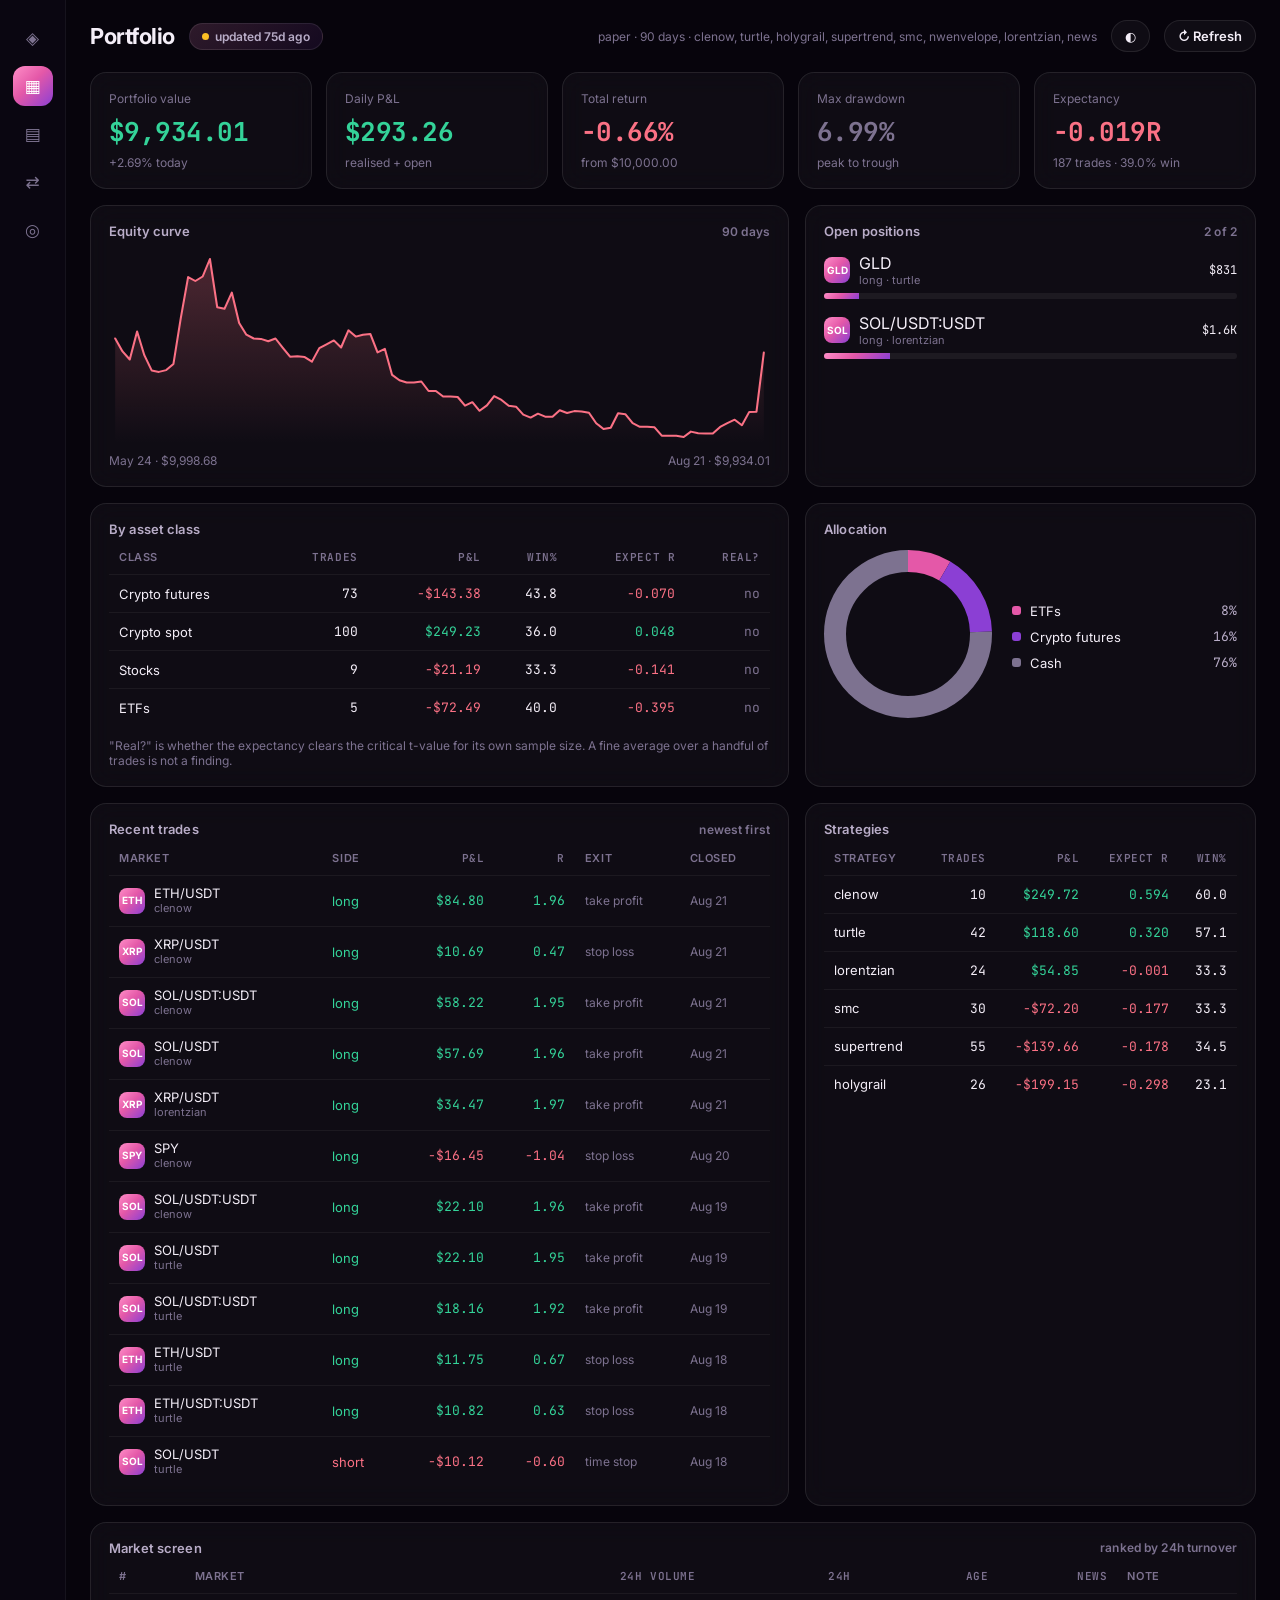
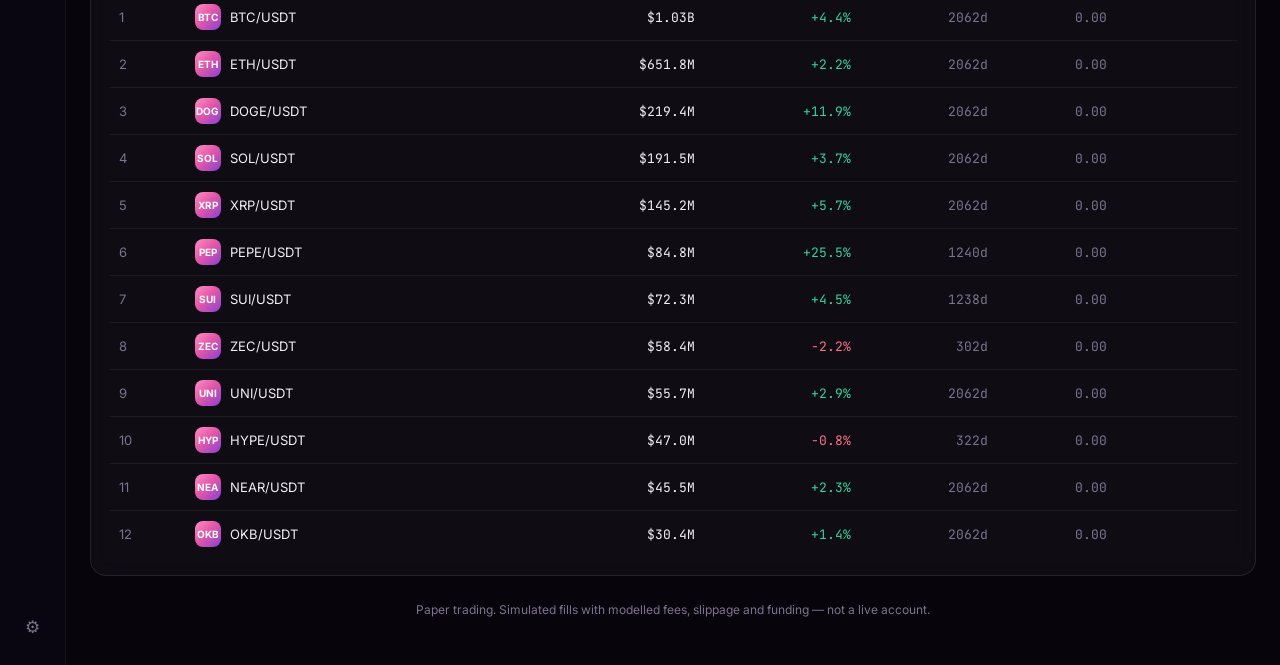
==== web/dashboard.html @ 909e1f16 "Add a dashboard, an Alpaca connector and a way to run this 24/7 **The bot now publishes what it know" ====
<!doctype html>
<html lang="en" data-theme="dark">
<head>
<meta charset="utf-8">
<meta name="viewport" content="width=device-width, initial-scale=1">
<title>Dashboard — Meridian</title>
<link rel="icon" href="data:image/svg+xml,<svg xmlns='http://www.w3.org/2000/svg' viewBox='0 0 32 32'><text y='26' font-size='26'>◈</text></svg>">
<link rel="preconnect" href="https://fonts.googleapis.com">
<link rel="preconnect" href="https://fonts.gstatic.com" crossorigin>
<link href="https://fonts.googleapis.com/css2?family=Inter:wght@400;500;600;700;800&family=JetBrains+Mono:wght@400;500&display=swap" rel="stylesheet">
<link rel="stylesheet" href="./assets/app.css">
</head>
<body>
<div class="aurora"></div>

<div class="shell">
  <aside class="rail">
    <a href="./index.html" title="Overview">◈</a>
    <a href="./dashboard.html" aria-current="page" title="Dashboard">▦</a>
    <a href="#positions" title="Positions">▤</a>
    <a href="#trades" title="Trades">⇄</a>
    <a href="#markets" title="Markets">◎</a>
    <span class="gap"></span>
    <a href="./settings.html" title="Settings">⚙</a>
  </aside>

  <main class="main">
    <div class="page-head">
      <h1>Portfolio</h1>
      <span class="pill" id="status"><span class="dot" id="status-dot"></span>
        <span id="status-text">loading…</span></span>
      <span class="spacer"></span>
      <span class="small muted" id="mode-pill"></span>
      <button class="btn sm" data-toggle-theme title="Switch theme">◐</button>
      <button class="btn sm" id="refresh">↻ Refresh</button>
    </div>

    <div id="banner"></div>

    <section class="tiles" id="tiles"></section>

    <section class="cols two" style="margin-bottom:16px">
      <div class="card">
        <h3>Equity curve <span class="small muted" id="curve-range"></span></h3>
        <div id="curve"></div>
        <div class="row small muted" style="justify-content:space-between;margin-top:10px">
          <span id="curve-start"></span><span id="curve-end"></span>
        </div>
      </div>
      <div class="card">
        <h3>Open positions <span class="small muted" id="pos-count"></span></h3>
        <div id="holdings"></div>
      </div>
    </section>

    <section class="cols two" style="margin-bottom:16px">
      <div class="card" id="positions">
        <h3>By asset class</h3>
        <div id="by-class"></div>
      </div>
      <div class="card">
        <h3>Allocation</h3>
        <div class="row" style="gap:20px;align-items:center">
          <div id="donut"></div>
          <div class="legend" id="alloc-legend" style="flex:1"></div>
        </div>
      </div>
    </section>

    <section class="cols two" style="margin-bottom:16px">
      <div class="card" id="trades">
        <h3>Recent trades <span class="small muted">newest first</span></h3>
        <div style="overflow-x:auto"><table id="trade-table"></table></div>
      </div>
      <div class="card">
        <h3>Strategies</h3>
        <div style="overflow-x:auto"><table id="strategy-table"></table></div>
      </div>
    </section>

    <section class="card" id="markets">
      <h3>Market screen <span class="small muted" id="screen-note">ranked by 24h turnover</span></h3>
      <div style="overflow-x:auto"><table id="screen-table"></table></div>
    </section>

    <p class="small muted center" style="margin-top:26px">
      Paper trading. Simulated fills with modelled fees, slippage and funding —
      not a live account.
    </p>
  </main>
</div>

<script type="module" src="./assets/dashboard.js"></script>
</body>
</html>
---- web/assets/app.css ----
/* One stylesheet for the landing page, the dashboard and settings.
   The palette is taken from the supplied designs: near-black backgrounds,
   a magenta-to-rose gradient for anything that leads the eye, and a thin
   translucent panel for every card. Light mode exists because a dashboard
   gets read at a desk in daylight as well as at night. */

:root {
  color-scheme: dark;

  --bg:        #07040c;
  --bg-2:      #0d0714;
  --panel:     rgba(255, 255, 255, 0.035);
  --panel-2:   rgba(255, 255, 255, 0.06);
  --line:      rgba(255, 255, 255, 0.09);
  --line-soft: rgba(255, 255, 255, 0.05);

  --ink:       #f4eef8;
  --ink-2:     #b9adc8;
  --ink-3:     #7d7290;

  --accent:    #e458a8;
  --accent-2:  #ff8ec7;
  --accent-3:  #8b3fd4;
  --grad: linear-gradient(135deg, #ff8ec7 0%, #e458a8 45%, #8b3fd4 100%);
  --grad-soft: linear-gradient(135deg,
                rgba(255,142,199,.16), rgba(139,63,212,.10));

  --up:        #34d399;
  --down:      #fb7185;
  --warn:      #fbbf24;

  --r-sm: 10px;
  --r:    16px;
  --r-lg: 24px;
  --shadow: 0 18px 48px rgba(0, 0, 0, .55);
  --font: "Inter", system-ui, -apple-system, "Segoe UI", Roboto, sans-serif;
  --mono: "JetBrains Mono", ui-monospace, SFMono-Regular, Menlo, monospace;
}

:root[data-theme="light"] {
  color-scheme: light;
  --bg:        #f7f5fa;
  --bg-2:      #ffffff;
  --panel:     #ffffff;
  --panel-2:   #fbf9fd;
  --line:      rgba(16, 8, 28, 0.10);
  --line-soft: rgba(16, 8, 28, 0.06);
  --ink:       #1a1124;
  --ink-2:     #56495f;
  --ink-3:     #8a7f96;
  --shadow: 0 10px 30px rgba(24, 10, 40, .08);
}

* { box-sizing: border-box; }

html, body {
  margin: 0;
  padding: 0;
  background: var(--bg);
  color: var(--ink);
  font-family: var(--font);
  -webkit-font-smoothing: antialiased;
}

body { min-height: 100vh; overflow-x: hidden; }

a { color: inherit; text-decoration: none; }
h1, h2, h3, h4 { margin: 0; line-height: 1.12; letter-spacing: -0.02em; }
p { margin: 0; }

.wrap { width: min(1220px, 100% - 32px); margin-inline: auto; }

/* ── The glow behind everything ─────────────────────────── */
.aurora {
  position: fixed;
  inset: 0;
  z-index: -1;
  pointer-events: none;
  background:
    radial-gradient(60rem 38rem at 78% -8%, rgba(228, 88, 168, .30), transparent 60%),
    radial-gradient(46rem 30rem at 8% 6%, rgba(139, 63, 212, .24), transparent 62%),
    radial-gradient(40rem 40rem at 50% 108%, rgba(255, 142, 199, .12), transparent 60%);
}
:root[data-theme="light"] .aurora { opacity: .45; }

/* ── Chrome ─────────────────────────────────────────────── */
.nav {
  position: sticky; top: 0; z-index: 40;
  display: flex; align-items: center; gap: 22px;
  padding: 14px 0;
  backdrop-filter: blur(14px);
  background: color-mix(in srgb, var(--bg) 78%, transparent);
  border-bottom: 1px solid var(--line-soft);
}
.brand { display: flex; align-items: center; gap: 10px; font-weight: 700; }
.brand .mark {
  width: 30px; height: 30px; border-radius: 9px;
  background: var(--grad);
  display: grid; place-items: center;
  font-size: 15px;
}
.nav nav { display: flex; gap: 20px; margin-left: 10px; }
.nav nav a { color: var(--ink-2); font-size: 14px; font-weight: 500; }
.nav nav a:hover, .nav nav a[aria-current] { color: var(--ink); }
.nav .spacer { flex: 1; }

.btn {
  display: inline-flex; align-items: center; gap: 8px;
  padding: 10px 18px; border-radius: 999px;
  border: 1px solid var(--line);
  background: var(--panel);
  color: var(--ink); font-weight: 600; font-size: 14px;
  cursor: pointer; transition: transform .15s ease, filter .15s ease;
  font-family: inherit;
}
.btn:hover { transform: translateY(-1px); }
.btn.primary { background: var(--grad); border-color: transparent; color: #fff; }
.btn.primary:hover { filter: brightness(1.07); }
.btn.ghost { background: transparent; border-color: var(--accent); color: var(--accent-2); }
.btn.sm { padding: 7px 13px; font-size: 13px; }

/* ── Panels ─────────────────────────────────────────────── */
.card {
  background: var(--panel);
  border: 1px solid var(--line);
  border-radius: var(--r);
  padding: 18px;
  backdrop-filter: blur(12px);
}
.card.pad-lg { padding: 24px; }
.card h3 {
  font-size: 13px; font-weight: 600; letter-spacing: .01em;
  color: var(--ink-2); margin-bottom: 14px;
  display: flex; align-items: center; justify-content: space-between; gap: 10px;
}

.grid { display: grid; gap: 16px; }
.muted { color: var(--ink-3); }
.small { font-size: 12px; }
.mono { font-family: var(--mono); font-variant-numeric: tabular-nums; }
.up   { color: var(--up); }
.down { color: var(--down); }
.center { text-align: center; }

.pill {
  display: inline-flex; align-items: center; gap: 6px;
  padding: 5px 12px; border-radius: 999px;
  border: 1px solid var(--line);
  background: var(--grad-soft);
  font-size: 12px; font-weight: 600; color: var(--ink-2);
}
.dot { width: 7px; height: 7px; border-radius: 50%; background: var(--up); }
.dot.stale { background: var(--warn); }
.dot.off { background: var(--down); }

/* ── Landing ────────────────────────────────────────────── */
.hero { padding: 84px 0 46px; text-align: center; }
.hero h1 {
  font-size: clamp(38px, 6.4vw, 78px);
  font-weight: 800; margin: 22px 0 18px;
}
.hero h1 .grad {
  background: var(--grad);
  -webkit-background-clip: text; background-clip: text; color: transparent;
}
.hero p.lede {
  color: var(--ink-2); font-size: clamp(15px, 1.6vw, 18px);
  max-width: 640px; margin: 0 auto 28px; line-height: 1.6;
}
.hero .cta { display: flex; gap: 12px; justify-content: center; flex-wrap: wrap; }

.marquee {
  display: flex; gap: 30px; justify-content: center; flex-wrap: wrap;
  padding: 26px 0 8px; color: var(--ink-3);
  font-size: 13px; font-weight: 600; letter-spacing: .04em;
}

.stat-row {
  display: grid; gap: 16px; margin-top: 40px;
  grid-template-columns: repeat(auto-fit, minmax(210px, 1fr));
}
.stat .label { font-size: 12px; color: var(--ink-3); margin-bottom: 8px; }
.stat .value { font-size: 26px; font-weight: 700; letter-spacing: -.02em; }
.stat .delta { font-size: 12px; margin-top: 6px; }

.features {
  display: grid; gap: 16px; margin: 52px 0;
  grid-template-columns: repeat(auto-fit, minmax(290px, 1fr));
}
.feature h4 { font-size: 17px; margin-bottom: 9px; }
.feature p { color: var(--ink-2); font-size: 14px; line-height: 1.65; }
.feature .ico {
  width: 38px; height: 38px; border-radius: 11px; margin-bottom: 14px;
  background: var(--grad-soft); border: 1px solid var(--line);
  display: grid; place-items: center; font-size: 17px;
}

.section-head { text-align: center; margin: 64px 0 26px; }
.section-head h2 { font-size: clamp(26px, 3.6vw, 40px); font-weight: 800; }
.section-head p { color: var(--ink-2); margin-top: 12px; }

footer {
  border-top: 1px solid var(--line-soft);
  margin-top: 70px; padding: 26px 0 40px;
  color: var(--ink-3); font-size: 13px;
  display: flex; gap: 16px; flex-wrap: wrap; align-items: center;
}

/* ── Dashboard shell ────────────────────────────────────── */
.shell { display: flex; min-height: 100vh; }
.rail {
  width: 66px; flex: 0 0 66px;
  border-right: 1px solid var(--line-soft);
  padding: 18px 0; display: flex; flex-direction: column;
  align-items: center; gap: 8px;
  background: color-mix(in srgb, var(--bg-2) 60%, transparent);
}
.rail a {
  width: 40px; height: 40px; border-radius: 12px;
  display: grid; place-items: center; color: var(--ink-3); font-size: 17px;
}
.rail a:hover { background: var(--panel-2); color: var(--ink); }
.rail a[aria-current] { background: var(--grad); color: #fff; }
.rail .gap { flex: 1; }

.main { flex: 1; min-width: 0; padding: 20px 24px 48px; }
.page-head {
  display: flex; align-items: center; gap: 14px;
  flex-wrap: wrap; margin-bottom: 20px;
}
.page-head h1 { font-size: 22px; font-weight: 700; }
.page-head .spacer { flex: 1; }

.tiles {
  display: grid; gap: 14px; margin-bottom: 16px;
  grid-template-columns: repeat(auto-fit, minmax(190px, 1fr));
}

.cols { display: grid; gap: 16px; grid-template-columns: 1fr; }
@media (min-width: 1040px) {
  .cols.two { grid-template-columns: 1.55fr 1fr; }
  .cols.three { grid-template-columns: 1fr 1fr 1fr; }
}

table { width: 100%; border-collapse: collapse; font-size: 13px; }
th {
  text-align: left; font-weight: 600; color: var(--ink-3);
  font-size: 11px; letter-spacing: .05em; text-transform: uppercase;
  padding: 0 10px 10px; white-space: nowrap;
}
td {
  padding: 10px; border-top: 1px solid var(--line-soft);
  white-space: nowrap;
}
td.num, th.num { text-align: right; font-family: var(--mono);
                 font-variant-numeric: tabular-nums; }
tbody tr:hover { background: var(--panel-2); }

.sym { display: flex; align-items: center; gap: 9px; }
.sym .badge {
  width: 26px; height: 26px; border-radius: 8px; flex: none;
  display: grid; place-items: center;
  font-size: 10px; font-weight: 700; color: #fff;
  background: var(--grad);
}
.sym .sub { color: var(--ink-3); font-size: 11px; }

.bar { height: 6px; border-radius: 999px; background: var(--panel-2); overflow: hidden; }
.bar > i { display: block; height: 100%; background: var(--grad); }

.legend { display: flex; flex-direction: column; gap: 9px; font-size: 13px; }
.legend div { display: flex; align-items: center; gap: 9px; }
.legend .swatch { width: 9px; height: 9px; border-radius: 3px; flex: none; }
.legend .val { margin-left: auto; color: var(--ink-2); font-family: var(--mono); }

.empty { color: var(--ink-3); font-size: 13px; padding: 22px 4px; text-align: center; }
.err {
  border: 1px solid color-mix(in srgb, var(--down) 45%, transparent);
  background: color-mix(in srgb, var(--down) 10%, transparent);
  color: var(--ink); border-radius: var(--r-sm);
  padding: 14px 16px; font-size: 13px; line-height: 1.6;
}

/* ── Forms ──────────────────────────────────────────────── */
.field { margin-bottom: 16px; }
.field label { display: block; font-size: 13px; font-weight: 600; margin-bottom: 6px; }
.field .hint { font-size: 12px; color: var(--ink-3); margin-bottom: 8px; line-height: 1.55; }
input[type="text"], input[type="password"], input[type="url"], select {
  width: 100%; padding: 11px 13px;
  border-radius: var(--r-sm); border: 1px solid var(--line);
  background: var(--panel-2); color: var(--ink);
  font-family: var(--mono); font-size: 13px;
}
input:focus, select:focus { outline: 2px solid var(--accent); outline-offset: 1px; }
.row { display: flex; gap: 10px; align-items: center; }
.row > * { min-width: 0; }

.switch { display: flex; align-items: center; gap: 10px; font-size: 13px; }
.switch input { width: 16px; height: 16px; accent-color: var(--accent); }

.note {
  border-left: 3px solid var(--accent);
  background: var(--grad-soft);
  padding: 13px 15px; border-radius: 0 var(--r-sm) var(--r-sm) 0;
  font-size: 13px; color: var(--ink-2); line-height: 1.65;
}

@media (max-width: 720px) {
  .rail { display: none; }
  .main { padding: 16px 14px 40px; }
  .hero { padding: 54px 0 32px; }
}
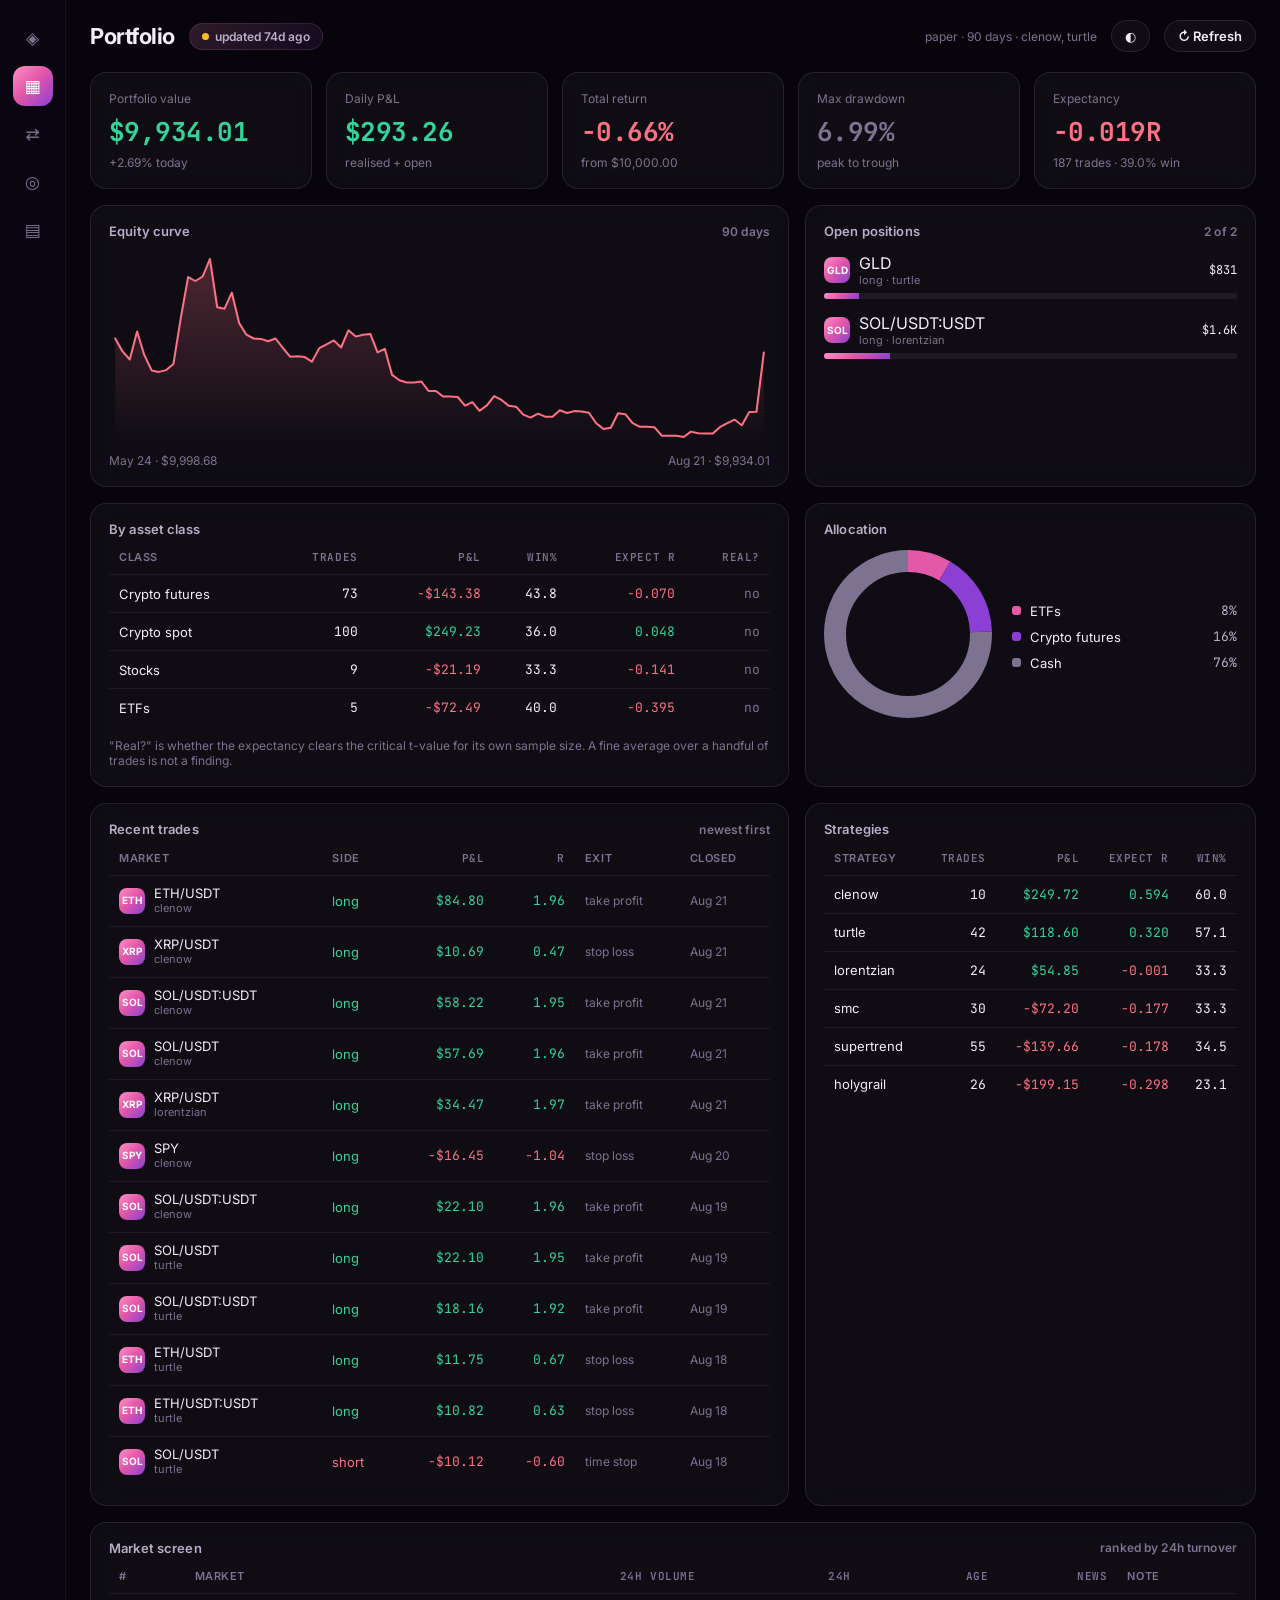
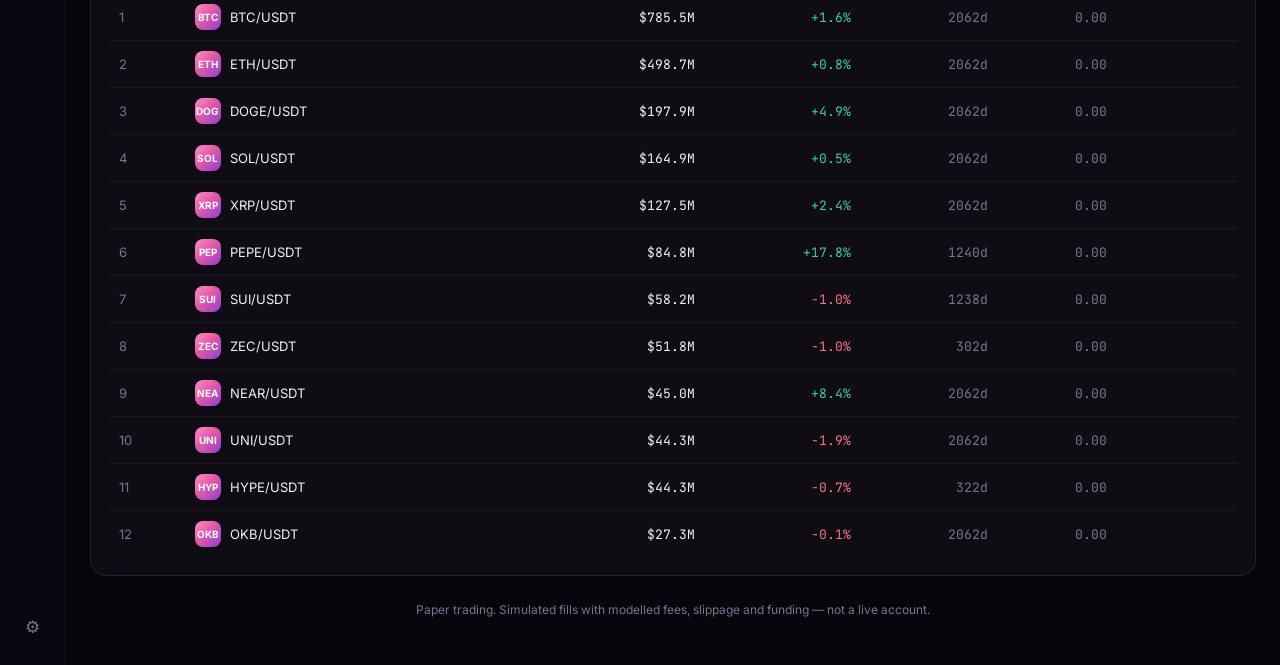
==== commit 9416a2d1: "Build out the dashboard, and drop lorentzian on risk-adjusted evidence **The dashboard was three pag" ====
--- a/web/dashboard.html
+++ b/web/dashboard.html
@@ -14,15 +14,7 @@
 <div class="aurora"></div>
 
 <div class="shell">
-  <aside class="rail">
-    <a href="./index.html" title="Overview">◈</a>
-    <a href="./dashboard.html" aria-current="page" title="Dashboard">▦</a>
-    <a href="#positions" title="Positions">▤</a>
-    <a href="#trades" title="Trades">⇄</a>
-    <a href="#markets" title="Markets">◎</a>
-    <span class="gap"></span>
-    <a href="./settings.html" title="Settings">⚙</a>
-  </aside>
+  <aside class="rail" data-nav></aside>
 
   <main class="main">
     <div class="page-head">
--- a/web/assets/app.css
+++ b/web/assets/app.css
@@ -310,3 +310,35 @@
   .main { padding: 16px 14px 40px; }
   .hero { padding: 54px 0 32px; }
 }
+
+/* ── Shared page furniture ──────────────────────────────── */
+.toolbar {
+  display: flex; gap: 10px; flex-wrap: wrap; align-items: center;
+  margin-bottom: 14px;
+}
+.toolbar input[type="text"] { width: auto; min-width: 190px; flex: 1 1 190px; }
+.toolbar select { width: auto; min-width: 130px; }
+
+.chip {
+  display: inline-flex; align-items: center; gap: 6px;
+  padding: 6px 12px; border-radius: 999px; cursor: pointer;
+  border: 1px solid var(--line); background: var(--panel);
+  color: var(--ink-2); font-size: 12.5px; font-weight: 600;
+  font-family: inherit;
+}
+.chip[aria-pressed="true"] {
+  background: var(--grad); border-color: transparent; color: #fff;
+}
+
+th.sortable { cursor: pointer; user-select: none; }
+th.sortable:hover { color: var(--ink); }
+th.sortable[data-dir]::after { content: " ▾"; color: var(--accent); }
+th.sortable[data-dir="asc"]::after { content: " ▴"; }
+
+.count { color: var(--ink-3); font-size: 12px; font-weight: 500; }
+.scroll { overflow-x: auto; }
+.tag {
+  display: inline-block; padding: 2px 8px; border-radius: 999px;
+  border: 1px solid var(--line-soft); background: var(--panel-2);
+  font-size: 11px; color: var(--ink-2);
+}
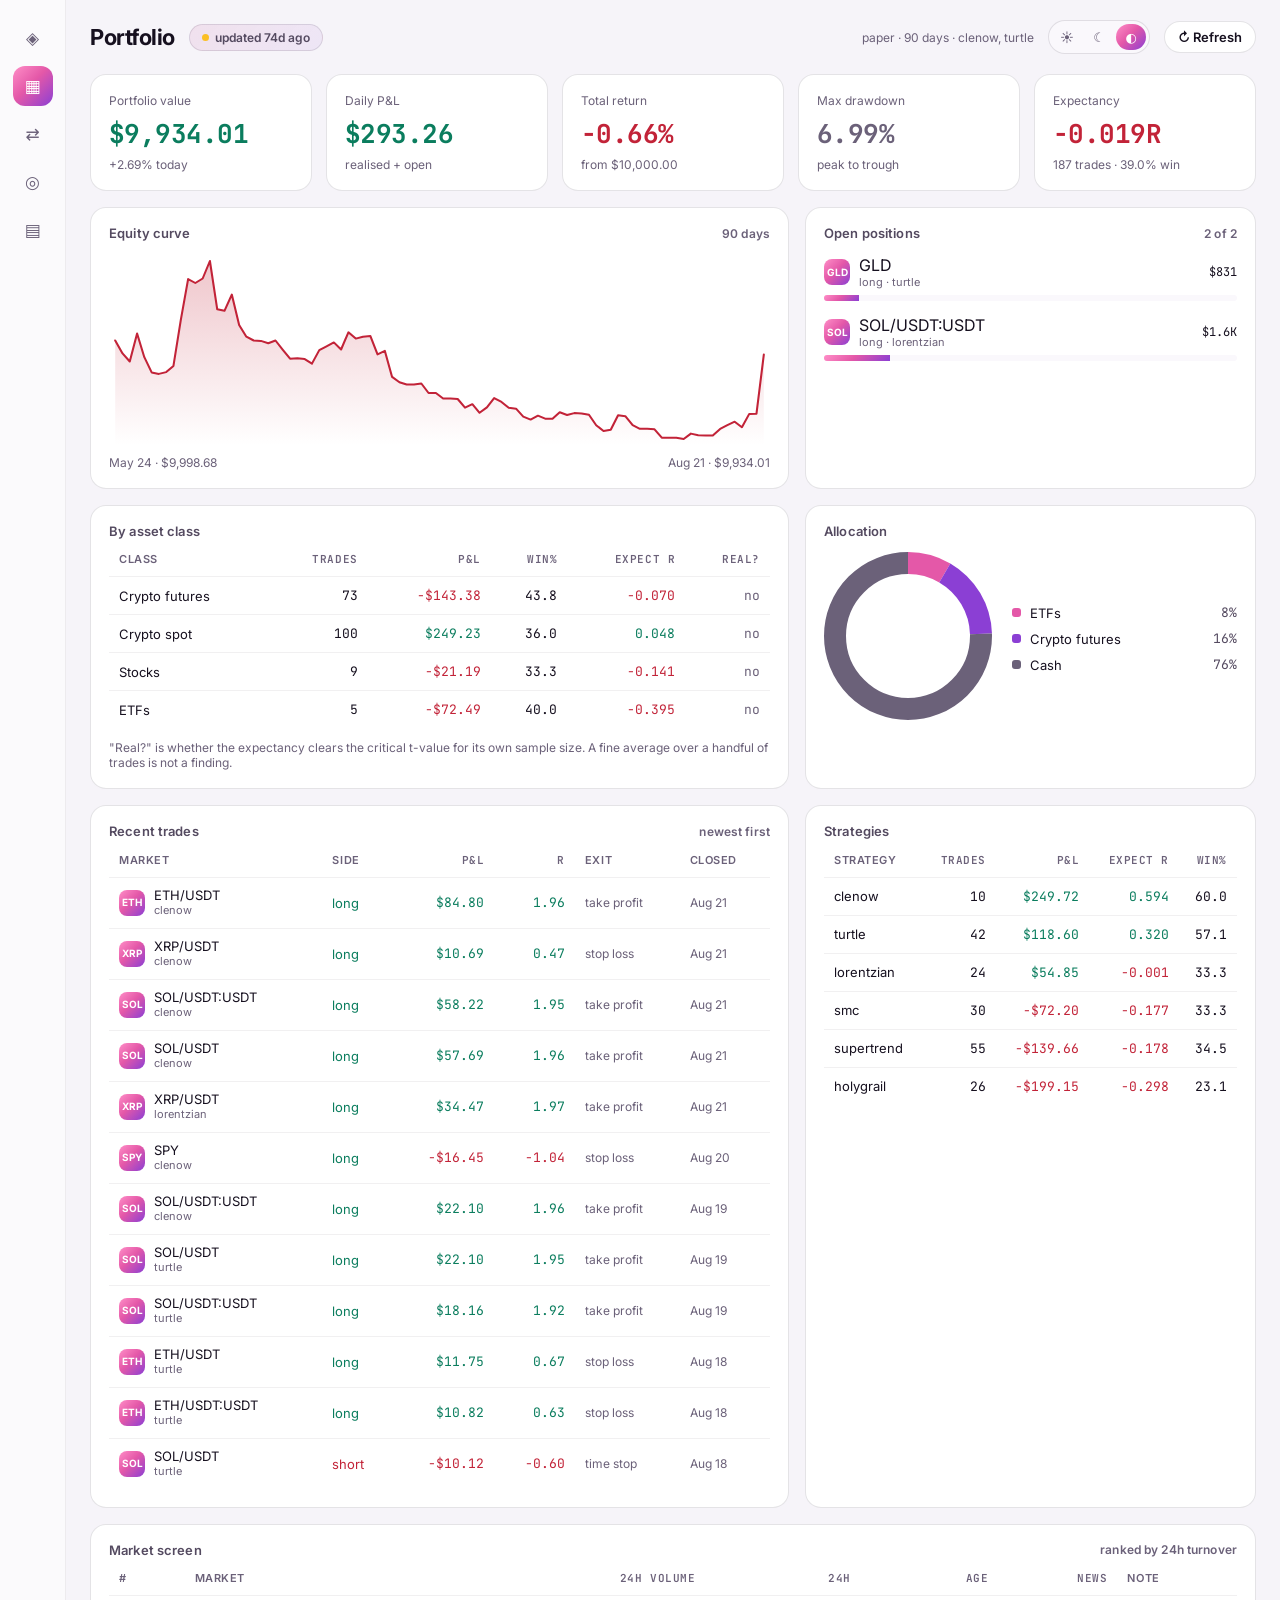
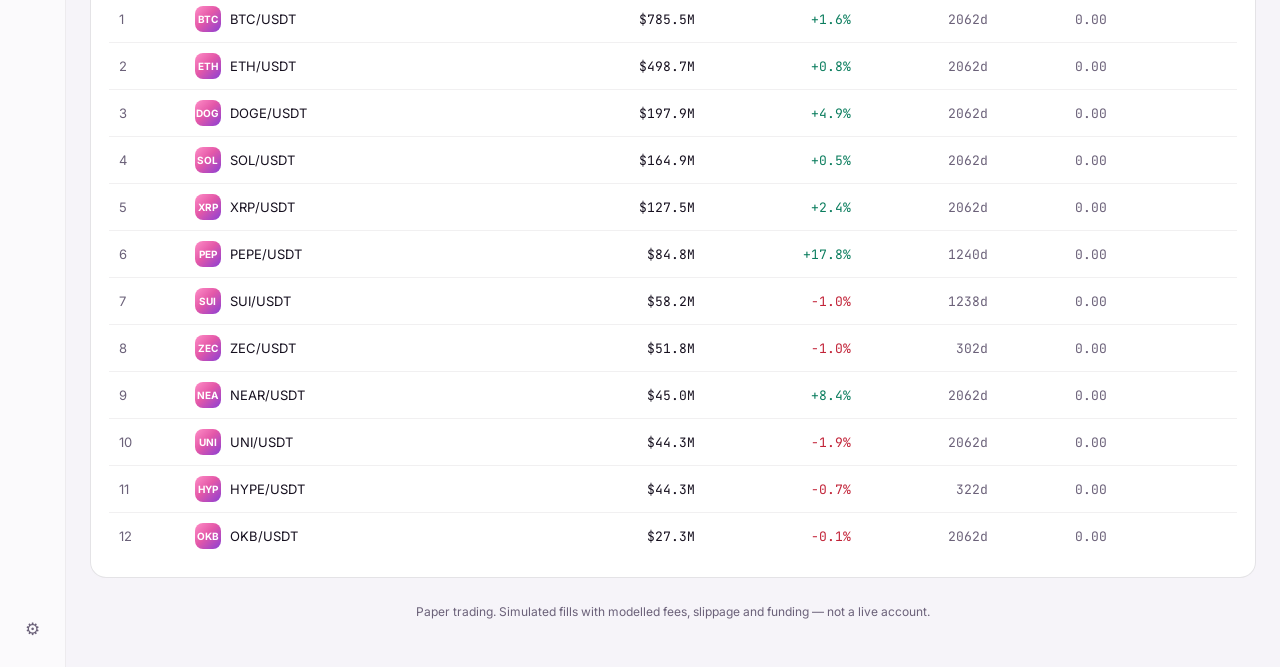
==== commit 82e9e079: "web: three-way light/dark/auto theme switch The dashboard was dark-only. Adds a segmented Light / Da" ====
--- a/web/dashboard.html
+++ b/web/dashboard.html
@@ -1,5 +1,5 @@
 <!doctype html>
-<html lang="en" data-theme="dark">
+<html lang="en" data-theme="auto">
 <head>
 <meta charset="utf-8">
 <meta name="viewport" content="width=device-width, initial-scale=1">
@@ -8,6 +8,15 @@
 <link rel="preconnect" href="https://fonts.googleapis.com">
 <link rel="preconnect" href="https://fonts.gstatic.com" crossorigin>
 <link href="https://fonts.googleapis.com/css2?family=Inter:wght@400;500;600;700;800&family=JetBrains+Mono:wght@400;500&display=swap" rel="stylesheet">
+<script>
+/* Resolve the theme before first paint. Without this a page whose
+   stylesheet defaults to dark flashes dark at someone who chose light —
+   the one frame of wrongness people notice most. */
+try {
+  var t = localStorage.getItem("theme") || "auto";
+  document.documentElement.dataset.theme = t;
+} catch (e) { document.documentElement.dataset.theme = "auto"; }
+</script>
 <link rel="stylesheet" href="./assets/app.css">
 </head>
 <body>
@@ -23,7 +32,7 @@
         <span id="status-text">loading…</span></span>
       <span class="spacer"></span>
       <span class="small muted" id="mode-pill"></span>
-      <button class="btn sm" data-toggle-theme title="Switch theme">◐</button>
+      <span data-toggle-theme></span>
       <button class="btn sm" id="refresh">↻ Refresh</button>
     </div>
 
--- a/web/assets/app.css
+++ b/web/assets/app.css
@@ -39,16 +39,59 @@
 
 :root[data-theme="light"] {
   color-scheme: light;
-  --bg:        #f7f5fa;
+  --bg:        #f6f4f9;
   --bg-2:      #ffffff;
   --panel:     #ffffff;
-  --panel-2:   #fbf9fd;
-  --line:      rgba(16, 8, 28, 0.10);
+  --panel-2:   #faf8fc;
+  --line:      rgba(16, 8, 28, 0.11);
   --line-soft: rgba(16, 8, 28, 0.06);
-  --ink:       #1a1124;
-  --ink-2:     #56495f;
-  --ink-3:     #8a7f96;
-  --shadow: 0 10px 30px rgba(24, 10, 40, .08);
+  --ink:       #16101f;
+  --ink-2:     #544a60;
+  --ink-3:     #6b6179;
+  /* Everything darkens. A palette tuned on near-black does not survive
+     being inverted: measured against this background the original
+     muted grey came out at 3.67:1, the green at 3.15:1 and the red at
+     4.09:1 — all readable, none of them clearing the 4.5:1 that body
+     text is supposed to. These values clear it against both the page
+     and the white panels that sit on it. */
+  --accent:    #c4348a;
+  --accent-2:  #a3266f;
+  --grad-soft: linear-gradient(135deg,
+                rgba(196,52,138,.10), rgba(139,63,212,.07));
+  --up:        #0b7d5e;
+  --down:      #c22338;
+  --shadow: 0 10px 30px rgba(24, 10, 40, .07);
+}
+
+/* "Auto" follows the operating system. The inline script in each page's
+   head resolves it before first paint, so a dark-by-default stylesheet
+   does not flash at someone who asked for light. */
+@media (prefers-color-scheme: light) {
+  :root[data-theme="auto"] {
+  color-scheme: light;
+  --bg:        #f6f4f9;
+  --bg-2:      #ffffff;
+  --panel:     #ffffff;
+  --panel-2:   #faf8fc;
+  --line:      rgba(16, 8, 28, 0.11);
+  --line-soft: rgba(16, 8, 28, 0.06);
+  --ink:       #16101f;
+  --ink-2:     #544a60;
+  --ink-3:     #6b6179;
+  /* Everything darkens. A palette tuned on near-black does not survive
+     being inverted: measured against this background the original
+     muted grey came out at 3.67:1, the green at 3.15:1 and the red at
+     4.09:1 — all readable, none of them clearing the 4.5:1 that body
+     text is supposed to. These values clear it against both the page
+     and the white panels that sit on it. */
+  --accent:    #c4348a;
+  --accent-2:  #a3266f;
+  --grad-soft: linear-gradient(135deg,
+                rgba(196,52,138,.10), rgba(139,63,212,.07));
+  --up:        #0b7d5e;
+  --down:      #c22338;
+  --shadow: 0 10px 30px rgba(24, 10, 40, .07);
+}
 }
 
 * { box-sizing: border-box; }
@@ -342,3 +385,29 @@
   border: 1px solid var(--line-soft); background: var(--panel-2);
   font-size: 11px; color: var(--ink-2);
 }
+
+
+/* ── Theme switch ───────────────────────────────────────── */
+.theme-switch {
+  display: inline-flex; align-items: center; gap: 2px;
+  padding: 3px; border-radius: 999px;
+  border: 1px solid var(--line); background: var(--panel-2);
+}
+.theme-switch button {
+  display: grid; place-items: center;
+  width: 30px; height: 26px; padding: 0;
+  border: none; border-radius: 999px; cursor: pointer;
+  background: transparent; color: var(--ink-3);
+  font-size: 13px; font-family: inherit; line-height: 1;
+  transition: background .15s ease, color .15s ease;
+}
+.theme-switch button:hover { color: var(--ink); }
+.theme-switch button[aria-pressed="true"] {
+  background: var(--grad); color: #fff;
+}
+/* The control is reachable and labelled for a screen reader even though
+   each option is drawn as a single glyph. */
+.theme-switch button span {
+  position: absolute; width: 1px; height: 1px;
+  overflow: hidden; clip: rect(0 0 0 0); white-space: nowrap;
+}
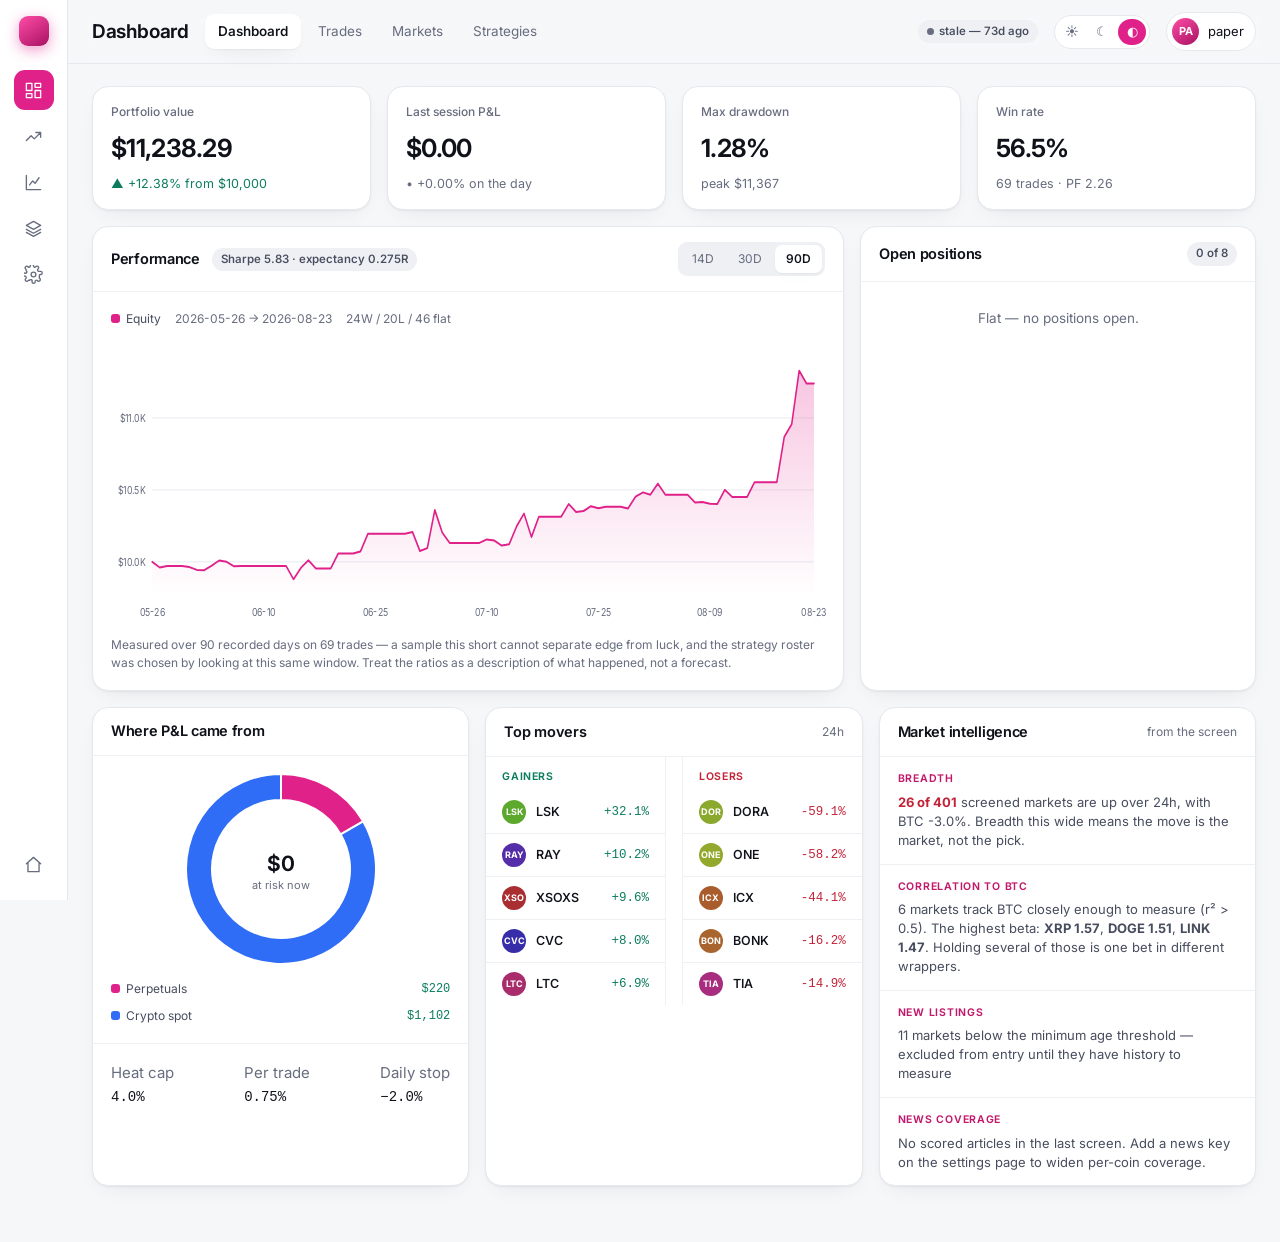
==== commit e2fe25f0: "web: rebuild the front end around two deliberate surfaces The previous design was one flat dark them" ====
--- a/web/dashboard.html
+++ b/web/dashboard.html
@@ -4,93 +4,82 @@
 <meta charset="utf-8">
 <meta name="viewport" content="width=device-width, initial-scale=1">
 <title>Dashboard — Meridian</title>
-<link rel="icon" href="data:image/svg+xml,<svg xmlns='http://www.w3.org/2000/svg' viewBox='0 0 32 32'><text y='26' font-size='26'>◈</text></svg>">
+<script>try{document.documentElement.dataset.theme=localStorage.getItem("theme")||"auto"}catch(e){}</script>
 <link rel="preconnect" href="https://fonts.googleapis.com">
 <link rel="preconnect" href="https://fonts.gstatic.com" crossorigin>
-<link href="https://fonts.googleapis.com/css2?family=Inter:wght@400;500;600;700;800&family=JetBrains+Mono:wght@400;500&display=swap" rel="stylesheet">
-<script>
-/* Resolve the theme before first paint. Without this a page whose
-   stylesheet defaults to dark flashes dark at someone who chose light —
-   the one frame of wrongness people notice most. */
-try {
-  var t = localStorage.getItem("theme") || "auto";
-  document.documentElement.dataset.theme = t;
-} catch (e) { document.documentElement.dataset.theme = "auto"; }
-</script>
-<link rel="stylesheet" href="./assets/app.css">
+<link rel="stylesheet" href="https://fonts.googleapis.com/css2?family=Inter:wght@400;500;600;700&display=swap">
+<link rel="icon" href="favicon.svg" type="image/svg+xml">
+<link rel="stylesheet" href="assets/app.css">
 </head>
 <body>
-<div class="aurora"></div>
+<div class="app">
+  <nav class="rail" aria-label="Sections"></nav>
 
-<div class="shell">
-  <aside class="rail" data-nav></aside>
+  <div class="main">
+    <header class="topbar">
+      <h1>Dashboard</h1>
+      <nav class="tabs" aria-label="Views"></nav>
+      <span class="grow"></span>
+      <span class="pill" id="fresh"><span class="dot-live"></span><span>loading…</span></span>
+      <span data-toggle-theme></span>
+      <span class="who"><span class="av" id="avatar">—</span><span id="mode">paper</span></span>
+    </header>
 
-  <main class="main">
-    <div class="page-head">
-      <h1>Portfolio</h1>
-      <span class="pill" id="status"><span class="dot" id="status-dot"></span>
-        <span id="status-text">loading…</span></span>
-      <span class="spacer"></span>
-      <span class="small muted" id="mode-pill"></span>
-      <span data-toggle-theme></span>
-      <button class="btn sm" id="refresh">↻ Refresh</button>
-    </div>
+    <main class="content">
+      <div class="grid cols-4" id="tiles" style="margin-bottom:16px"></div>
 
-    <div id="banner"></div>
+      <div class="grid split" style="margin-bottom:16px">
+        <section class="card">
+          <div class="card-head">
+            <h2>Performance</h2>
+            <span class="pill" id="badges"></span>
+            <span class="grow"></span>
+            <div class="seg" id="range" role="group" aria-label="Chart range">
+              <button data-days="14" type="button">14D</button>
+              <button data-days="30" type="button">30D</button>
+              <button data-days="90" type="button" aria-pressed="true">90D</button>
+            </div>
+          </div>
+          <div class="card-body">
+            <div class="legend" id="legend" style="margin-bottom:14px"></div>
+            <div id="curve" style="min-height:280px"></div>
+            <p class="muted" id="caveat" style="font-size:12px;margin-top:14px;line-height:1.5"></p>
+          </div>
+        </section>
 
-    <section class="tiles" id="tiles"></section>
+        <section class="card">
+          <div class="card-head"><h2>Open positions</h2>
+            <span class="grow"></span><span class="pill" id="poscount">—</span></div>
+          <div class="card-body flush"><div class="rows" id="positions"></div></div>
+        </section>
+      </div>
 
-    <section class="cols two" style="margin-bottom:16px">
-      <div class="card">
-        <h3>Equity curve <span class="small muted" id="curve-range"></span></h3>
-        <div id="curve"></div>
-        <div class="row small muted" style="justify-content:space-between;margin-top:10px">
-          <span id="curve-start"></span><span id="curve-end"></span>
-        </div>
+      <div class="grid cols-3">
+        <section class="card">
+          <div class="card-head"><h2>Where P&amp;L came from</h2></div>
+          <div class="card-body">
+            <div id="donut" style="margin-bottom:16px"></div>
+            <div class="legend" id="donut-legend" style="flex-direction:column;gap:9px"></div>
+          </div>
+          <div class="card-body" style="border-top:1px solid var(--line-soft);
+               display:flex;justify-content:space-between" id="riskstats"></div>
+        </section>
+
+        <section class="card">
+          <div class="card-head"><h2>Top movers</h2><span class="grow"></span>
+            <span class="muted" style="font-size:12px">24h</span></div>
+          <div class="card-body flush"><div class="grid split-even" id="movers"></div></div>
+        </section>
+
+        <section class="card">
+          <div class="card-head"><h2>Market intelligence</h2><span class="grow"></span>
+            <span class="muted" style="font-size:12px" id="newscount"></span></div>
+          <div class="card-body flush"><div id="news"></div></div>
+        </section>
       </div>
-      <div class="card">
-        <h3>Open positions <span class="small muted" id="pos-count"></span></h3>
-        <div id="holdings"></div>
-      </div>
-    </section>
-
-    <section class="cols two" style="margin-bottom:16px">
-      <div class="card" id="positions">
-        <h3>By asset class</h3>
-        <div id="by-class"></div>
-      </div>
-      <div class="card">
-        <h3>Allocation</h3>
-        <div class="row" style="gap:20px;align-items:center">
-          <div id="donut"></div>
-          <div class="legend" id="alloc-legend" style="flex:1"></div>
-        </div>
-      </div>
-    </section>
-
-    <section class="cols two" style="margin-bottom:16px">
-      <div class="card" id="trades">
-        <h3>Recent trades <span class="small muted">newest first</span></h3>
-        <div style="overflow-x:auto"><table id="trade-table"></table></div>
-      </div>
-      <div class="card">
-        <h3>Strategies</h3>
-        <div style="overflow-x:auto"><table id="strategy-table"></table></div>
-      </div>
-    </section>
-
-    <section class="card" id="markets">
-      <h3>Market screen <span class="small muted" id="screen-note">ranked by 24h turnover</span></h3>
-      <div style="overflow-x:auto"><table id="screen-table"></table></div>
-    </section>
-
-    <p class="small muted center" style="margin-top:26px">
-      Paper trading. Simulated fills with modelled fees, slippage and funding —
-      not a live account.
-    </p>
-  </main>
+    </main>
+  </div>
 </div>
-
-<script type="module" src="./assets/dashboard.js"></script>
+<script type="module" src="assets/dashboard.js"></script>
 </body>
 </html>
--- a/web/assets/app.css
+++ b/web/assets/app.css
@@ -1,413 +1,635 @@
-/* One stylesheet for the landing page, the dashboard and settings.
-   The palette is taken from the supplied designs: near-black backgrounds,
-   a magenta-to-rose gradient for anything that leads the eye, and a thin
-   translucent panel for every card. Light mode exists because a dashboard
-   gets read at a desk in daylight as well as at night. */
+/* ============================================================
+   Meridian — design system
+
+   Two surfaces, deliberately different, because they do
+   different jobs:
+
+   .hero      cinematic dark. A landing band with its own fixed
+              dark palette and a magenta beam. It does not follow
+              the theme, because a marketing hero that turns white
+              stops being the thing people were shown.
+   .app       a working instrument panel. Light by default, dark
+              on request. Dense, quiet, high-contrast, built to be
+              read for an hour without fatigue.
+   ============================================================ */
+
+/* ── Tokens ─────────────────────────────────────────────── */
 
 :root {
-  color-scheme: dark;
-
-  --bg:        #07040c;
-  --bg-2:      #0d0714;
-  --panel:     rgba(255, 255, 255, 0.035);
-  --panel-2:   rgba(255, 255, 255, 0.06);
-  --line:      rgba(255, 255, 255, 0.09);
-  --line-soft: rgba(255, 255, 255, 0.05);
-
-  --ink:       #f4eef8;
-  --ink-2:     #b9adc8;
-  --ink-3:     #7d7290;
-
-  --accent:    #e458a8;
-  --accent-2:  #ff8ec7;
-  --accent-3:  #8b3fd4;
-  --grad: linear-gradient(135deg, #ff8ec7 0%, #e458a8 45%, #8b3fd4 100%);
-  --grad-soft: linear-gradient(135deg,
-                rgba(255,142,199,.16), rgba(139,63,212,.10));
-
-  --up:        #34d399;
-  --down:      #fb7185;
-  --warn:      #fbbf24;
-
-  --r-sm: 10px;
-  --r:    16px;
-  --r-lg: 24px;
-  --shadow: 0 18px 48px rgba(0, 0, 0, .55);
-  --font: "Inter", system-ui, -apple-system, "Segoe UI", Roboto, sans-serif;
-  --mono: "JetBrains Mono", ui-monospace, SFMono-Regular, Menlo, monospace;
-}
-
-:root[data-theme="light"] {
-  color-scheme: light;
-  --bg:        #f6f4f9;
-  --bg-2:      #ffffff;
-  --panel:     #ffffff;
-  --panel-2:   #faf8fc;
-  --line:      rgba(16, 8, 28, 0.11);
-  --line-soft: rgba(16, 8, 28, 0.06);
-  --ink:       #16101f;
-  --ink-2:     #544a60;
-  --ink-3:     #6b6179;
-  /* Everything darkens. A palette tuned on near-black does not survive
-     being inverted: measured against this background the original
-     muted grey came out at 3.67:1, the green at 3.15:1 and the red at
-     4.09:1 — all readable, none of them clearing the 4.5:1 that body
-     text is supposed to. These values clear it against both the page
-     and the white panels that sit on it. */
-  --accent:    #c4348a;
-  --accent-2:  #a3266f;
-  --grad-soft: linear-gradient(135deg,
-                rgba(196,52,138,.10), rgba(139,63,212,.07));
-  --up:        #0b7d5e;
-  --down:      #c22338;
-  --shadow: 0 10px 30px rgba(24, 10, 40, .07);
-}
-
-/* "Auto" follows the operating system. The inline script in each page's
-   head resolves it before first paint, so a dark-by-default stylesheet
-   does not flash at someone who asked for light. */
-@media (prefers-color-scheme: light) {
+  /* Brand. The magenta is the one constant across both surfaces. */
+  --brand:        #e0218a;
+  --brand-lift:   #ff4da6;
+  --brand-deep:   #a81263;
+  --brand-ink:    #c2186b;   /* brand as TEXT on light — AA at 4.6:1 */
+
+  /* Light app surface (default) */
+  --bg:           #f6f7f9;
+  --surface:      #ffffff;
+  --surface-2:    #fbfbfd;
+  --line:         #e6e8ee;
+  --line-soft:    #eef0f4;
+  --ink:          #10121a;
+  --ink-2:        #474d5e;
+  --ink-3:        #676d7f;   /* AA on white cards AND on --line-soft chips */
+  --up:           #0b7d5e;
+  --up-bg:        #e7f6f0;
+  --down:         #c22338;
+  --down-bg:      #fdecee;
+  --warn:         #9a6207;
+  --warn-bg:      #fdf4e3;
+  --shadow:       0 1px 2px rgba(16,18,26,.05), 0 8px 24px -12px rgba(16,18,26,.12);
+  --shadow-lg:    0 2px 4px rgba(16,18,26,.05), 0 24px 48px -20px rgba(16,18,26,.18);
+
+  /* Chart series. Distinguishable in both themes and for the
+     common colour-vision deficiencies: they differ in lightness,
+     not only in hue. */
+  --s1: #e0218a;  --s2: #2f6df6;  --s3: #0b7d5e;
+  --s4: #b45309;  --s5: #7c3aed;  --s6: #0e7490;
+
+  --r-sm: 8px;  --r: 12px;  --r-lg: 16px;  --r-xl: 22px;
+  --rail: 68px;
+  --topbar: 64px;
+  --maxw: 1480px;
+
+  --sans: "Inter", -apple-system, BlinkMacSystemFont, "Segoe UI", Roboto,
+          "Helvetica Neue", Arial, sans-serif;
+  --mono: "SF Mono", ui-monospace, "JetBrains Mono", Menlo, Consolas, monospace;
+}
+
+/* Dark app surface. Declared twice: once for an explicit choice,
+   once for "match system", so auto tracks the OS with no
+   JavaScript repaint and no flash. */
+:root[data-theme="dark"] {
+  --bg:        #0b0d13;
+  --surface:   #12141d;
+  --surface-2: #171a24;
+  --line:      #242836;
+  --line-soft: #1c202b;
+  --ink:       #f2f3f7;
+  --ink-2:     #b6bccd;
+  --ink-3:     #8a91a6;
+  --brand-ink: #ff6cb0;
+  --up:        #34d399;  --up-bg:   #08271f;
+  --down:      #fb7185;  --down-bg: #2a1119;
+  --warn:      #fbbf24;  --warn-bg: #2a2008;
+  --shadow:    0 1px 2px rgba(0,0,0,.4), 0 8px 24px -12px rgba(0,0,0,.6);
+  --shadow-lg: 0 2px 4px rgba(0,0,0,.4), 0 24px 48px -20px rgba(0,0,0,.7);
+  --s1: #ff4da6;  --s2: #60a5fa;  --s3: #34d399;
+  --s4: #fbbf24;  --s5: #c084fc;  --s6: #22d3ee;
+}
+@media (prefers-color-scheme: dark) {
   :root[data-theme="auto"] {
-  color-scheme: light;
-  --bg:        #f6f4f9;
-  --bg-2:      #ffffff;
-  --panel:     #ffffff;
-  --panel-2:   #faf8fc;
-  --line:      rgba(16, 8, 28, 0.11);
-  --line-soft: rgba(16, 8, 28, 0.06);
-  --ink:       #16101f;
-  --ink-2:     #544a60;
-  --ink-3:     #6b6179;
-  /* Everything darkens. A palette tuned on near-black does not survive
-     being inverted: measured against this background the original
-     muted grey came out at 3.67:1, the green at 3.15:1 and the red at
-     4.09:1 — all readable, none of them clearing the 4.5:1 that body
-     text is supposed to. These values clear it against both the page
-     and the white panels that sit on it. */
-  --accent:    #c4348a;
-  --accent-2:  #a3266f;
-  --grad-soft: linear-gradient(135deg,
-                rgba(196,52,138,.10), rgba(139,63,212,.07));
-  --up:        #0b7d5e;
-  --down:      #c22338;
-  --shadow: 0 10px 30px rgba(24, 10, 40, .07);
-}
-}
-
-* { box-sizing: border-box; }
-
-html, body {
+    --bg:        #0b0d13;
+    --surface:   #12141d;
+    --surface-2: #171a24;
+    --line:      #242836;
+    --line-soft: #1c202b;
+    --ink:       #f2f3f7;
+    --ink-2:     #b6bccd;
+    --ink-3:     #8a91a6;
+    --brand-ink: #ff6cb0;
+    --up:        #34d399;  --up-bg:   #08271f;
+    --down:      #fb7185;  --down-bg: #2a1119;
+    --warn:      #fbbf24;  --warn-bg: #2a2008;
+    --shadow:    0 1px 2px rgba(0,0,0,.4), 0 8px 24px -12px rgba(0,0,0,.6);
+    --shadow-lg: 0 2px 4px rgba(0,0,0,.4), 0 24px 48px -20px rgba(0,0,0,.7);
+    --s1: #ff4da6;  --s2: #60a5fa;  --s3: #34d399;
+    --s4: #fbbf24;  --s5: #c084fc;  --s6: #22d3ee;
+  }
+}
+
+/* ── Base ───────────────────────────────────────────────── */
+
+*, *::before, *::after { box-sizing: border-box; }
+html { -webkit-text-size-adjust: 100%; }
+body {
   margin: 0;
-  padding: 0;
   background: var(--bg);
   color: var(--ink);
-  font-family: var(--font);
+  font: 400 15px/1.5 var(--sans);
   -webkit-font-smoothing: antialiased;
-}
-
-body { min-height: 100vh; overflow-x: hidden; }
-
+  text-rendering: optimizeLegibility;
+}
+h1, h2, h3, h4 { margin: 0; font-weight: 640; letter-spacing: -.02em; line-height: 1.15; }
+p { margin: 0; }
 a { color: inherit; text-decoration: none; }
-h1, h2, h3, h4 { margin: 0; line-height: 1.12; letter-spacing: -0.02em; }
-p { margin: 0; }
-
-.wrap { width: min(1220px, 100% - 32px); margin-inline: auto; }
-
-/* ── The glow behind everything ─────────────────────────── */
-.aurora {
-  position: fixed;
-  inset: 0;
+button { font: inherit; color: inherit; }
+img, svg { display: block; max-width: 100%; }
+table { border-collapse: collapse; width: 100%; }
+:focus-visible { outline: 2px solid var(--brand); outline-offset: 2px; border-radius: 4px; }
+
+.num { font-family: var(--mono); font-variant-numeric: tabular-nums; font-feature-settings: "tnum" 1; }
+.up   { color: var(--up); }
+.down { color: var(--down); }
+.muted { color: var(--ink-3); }
+.vh { position: absolute; width: 1px; height: 1px; overflow: hidden;
+      clip: rect(0 0 0 0); clip-path: inset(50%); white-space: nowrap; }
+
+/* ============================================================
+   LANDING
+   ============================================================ */
+
+.landing { background: var(--bg); }
+
+/* The hero sits as an inset panel on a near-black field, with a
+   magenta wedge cutting the top-right corner — the framing device the
+   reference is built around. The field is always dark: it is the
+   matte the panel is mounted on, not a themed surface. */
+.stage {
+  position: relative;
+  background: #050309;
+  padding: 14px;
+  overflow: hidden;
+}
+.stage::before {
+  content: "";
+  position: absolute; top: 0; right: 0;
+  width: min(42vw, 560px); aspect-ratio: 1.55;
+  background: linear-gradient(218deg,
+    rgba(255,120,190,.95) 0%, rgba(224,33,138,.55) 42%, transparent 66%);
+  clip-path: polygon(38% 0, 100% 0, 100% 62%);
+  pointer-events: none;
+}
+.stage > .hero { position: relative; z-index: 1; }
+
+.hero {
+  position: relative;
+  isolation: isolate;
+  overflow: hidden;
+  background: #0a0611;
+  color: #fff;
+  border-radius: 26px;
+}
+/* The beam. A wide magenta shaft falling from above and behind
+   the headline, the way a stage light would. Three stacked
+   gradients: the shaft, a warm core, and a floor glow. */
+.hero::before {
+  content: "";
+  position: absolute; inset: -30% -15% 0;
+  background:
+    radial-gradient(30% 34% at 50% -2%, rgba(255,255,255,.55), transparent 62%),
+    radial-gradient(46% 52% at 50% 2%,  rgba(255,138,196,.72), transparent 68%),
+    radial-gradient(76% 62% at 50% 0%,  rgba(224,33,138,.55),  transparent 72%),
+    linear-gradient(180deg, rgba(224,33,138,.34) 0%, rgba(150,20,95,.16) 42%, transparent 74%);
+  z-index: -2;
+}
+.hero::after {
+  content: "";
+  position: absolute; inset: 0 0 18%;
+  background: repeating-linear-gradient(94deg,
+    rgba(255,255,255,.10) 0 1px,
+    transparent 1px 7px,
+    rgba(255,255,255,.05) 7px 8px,
+    transparent 8px 22px);
+  -webkit-mask-image: radial-gradient(46% 88% at 50% -6%, #000 8%, rgba(0,0,0,.5) 44%, transparent 82%);
+          mask-image: radial-gradient(46% 88% at 50% -6%, #000 8%, rgba(0,0,0,.5) 44%, transparent 82%);
   z-index: -1;
   pointer-events: none;
-  background:
-    radial-gradient(60rem 38rem at 78% -8%, rgba(228, 88, 168, .30), transparent 60%),
-    radial-gradient(46rem 30rem at 8% 6%, rgba(139, 63, 212, .24), transparent 62%),
-    radial-gradient(40rem 40rem at 50% 108%, rgba(255, 142, 199, .12), transparent 60%);
-}
-:root[data-theme="light"] .aurora { opacity: .45; }
-
-/* ── Chrome ─────────────────────────────────────────────── */
-.nav {
-  position: sticky; top: 0; z-index: 40;
-  display: flex; align-items: center; gap: 22px;
-  padding: 14px 0;
+}
+
+.hero-nav {
+  display: flex; align-items: center; gap: 28px;
+  max-width: var(--maxw); margin: 0 auto;
+  padding: 22px 28px;
+  font-size: 13.5px;
+}
+.hero-nav .links { display: flex; gap: 22px; color: rgba(255,255,255,.76); }
+.hero-nav .links a:hover { color: #fff; }
+.hero-nav .mark {
+  margin-inline: auto;
+  display: flex; align-items: center; gap: 9px;
+  font-weight: 680; letter-spacing: -.02em; font-size: 15px;
+}
+.hero-nav .right { display: flex; align-items: center; gap: 12px; }
+
+.mark-glyph {
+  width: 26px; height: 26px; border-radius: 8px; flex: none;
+  background: linear-gradient(145deg, var(--brand-lift), var(--brand-deep));
+  box-shadow: 0 0 0 1px rgba(255,255,255,.14), 0 4px 14px rgba(224,33,138,.45);
+}
+
+.hero-body {
+  max-width: 900px; margin: 0 auto;
+  padding: 78px 28px 92px;
+  text-align: center;
+}
+.eyebrow {
+  display: inline-flex; align-items: center; gap: 9px;
+  padding: 7px 15px 7px 8px; margin-bottom: 30px;
+  border-radius: 999px;
+  background: rgba(255,255,255,.07);
+  border: 1px solid rgba(255,255,255,.14);
+  backdrop-filter: blur(8px);
+  font-size: 12.5px; color: rgba(255,255,255,.9);
+}
+.eyebrow .dot {
+  width: 18px; height: 18px; border-radius: 50%;
+  background: linear-gradient(145deg, #ffd166, #f7931a);
+  display: grid; place-items: center; font-size: 10px; color: #3a2400;
+}
+.hero-body h1 {
+  font-size: clamp(38px, 6.4vw, 76px);
+  font-weight: 700; letter-spacing: -.035em; line-height: 1.02;
+  margin-bottom: 22px;
+  text-wrap: balance;
+}
+.hero-body .lede {
+  font-size: clamp(14.5px, 1.6vw, 17px);
+  color: rgba(255,255,255,.72);
+  max-width: 560px; margin: 0 auto 34px;
+  text-wrap: balance;
+}
+.hero-cta { display: flex; gap: 14px; justify-content: center; flex-wrap: wrap; }
+
+/* Buttons */
+.btn {
+  display: inline-flex; align-items: center; gap: 10px;
+  padding: 12px 18px; border-radius: 999px;
+  border: 1px solid transparent; background: none;
+  font-size: 14px; font-weight: 560; cursor: pointer;
+  transition: transform .12s ease, background .16s ease, border-color .16s ease;
+}
+.btn:active { transform: translateY(1px); }
+.btn .arrow {
+  width: 22px; height: 22px; border-radius: 50%; flex: none;
+  display: grid; place-items: center; font-size: 12px;
+  background: rgba(0,0,0,.22);
+}
+.btn-fill {
+  background: linear-gradient(180deg, #ffa8ce, #f06aa8);
+  color: #2b0518; border-color: rgba(255,255,255,.35);
+  box-shadow: 0 8px 26px -8px rgba(240,106,168,.7);
+}
+.btn-fill:hover { background: linear-gradient(180deg, #ffb9d8, #f57ab2); }
+.btn-ghost { border-color: rgba(255,122,178,.55); color: #ffc2dc; }
+.btn-ghost:hover { border-color: #ff7ab2; background: rgba(255,122,178,.1); }
+
+/* The glass strip under the hero — real widgets, cropped at the
+   edges the way the reference crops them, so it reads as a rail
+   that continues rather than a row that happens to end. */
+.strip {
+  display: grid; grid-auto-flow: column;
+  grid-auto-columns: minmax(230px, 1fr);
+  gap: 16px; align-items: stretch;
+  max-width: var(--maxw); margin: 0 auto;
+  padding: 0 28px 64px;
+  overflow-x: auto; scrollbar-width: none;
+  -webkit-mask-image: linear-gradient(90deg, transparent, #000 5%, #000 95%, transparent);
+          mask-image: linear-gradient(90deg, transparent, #000 5%, #000 95%, transparent);
+}
+.strip::-webkit-scrollbar { display: none; }
+.glass {
+  border-radius: var(--r-lg); padding: 16px;
+  background: rgba(255,255,255,.045);
+  border: 1px solid rgba(255,255,255,.1);
   backdrop-filter: blur(14px);
-  background: color-mix(in srgb, var(--bg) 78%, transparent);
-  border-bottom: 1px solid var(--line-soft);
-}
-.brand { display: flex; align-items: center; gap: 10px; font-weight: 700; }
-.brand .mark {
-  width: 30px; height: 30px; border-radius: 9px;
-  background: var(--grad);
+  color: #fff;
+}
+.glass .cap {
+  font-size: 11.5px; color: rgba(255,255,255,.62);
+  display: flex; justify-content: space-between; align-items: center;
+  margin-bottom: 14px;
+}
+.glass .big { font-size: 26px; font-weight: 680; letter-spacing: -.03em; }
+.swap-row {
+  display: flex; justify-content: space-between; align-items: center;
+  padding: 11px 12px; border-radius: var(--r);
+  background: rgba(255,255,255,.05); border: 1px solid rgba(255,255,255,.07);
+}
+.swap-row + .swap-row { margin-top: 8px; }
+.swap-row .sym { font-size: 13.5px; font-weight: 580; }
+.swap-row .sub { font-size: 11px; color: rgba(255,255,255,.5); }
+.asset-line {
+  display: flex; align-items: center; gap: 10px;
+  padding: 7px 0; font-size: 13px; color: rgba(255,255,255,.85);
+}
+.asset-line .chip {
+  width: 24px; height: 24px; border-radius: 50%; flex: none;
+  display: grid; place-items: center; font-size: 10px; font-weight: 700;
+  background: rgba(255,255,255,.1); border: 1px solid rgba(255,255,255,.12);
+}
+
+/* Landing sections below the hero follow the theme. */
+.section { max-width: var(--maxw); margin: 0 auto; padding: 72px 28px; }
+.section-head { max-width: 620px; margin-bottom: 34px; }
+.section-head h2 { font-size: clamp(25px, 3.2vw, 38px); letter-spacing: -.03em; }
+.section-head p { color: var(--ink-3); margin-top: 12px; font-size: 15.5px; }
+.kicker {
+  font-size: 12px; font-weight: 640; letter-spacing: .1em; text-transform: uppercase;
+  color: var(--brand-ink); margin-bottom: 12px;
+}
+.feature-grid {
+  display: grid; gap: 16px;
+  grid-template-columns: repeat(auto-fit, minmax(280px, 1fr));
+}
+.feature {
+  background: var(--surface); border: 1px solid var(--line);
+  border-radius: var(--r-lg); padding: 22px; box-shadow: var(--shadow);
+}
+.feature h3 { font-size: 16.5px; margin-bottom: 9px; }
+.feature p { color: var(--ink-3); font-size: 14px; }
+.feature .ico {
+  width: 40px; height: 40px; border-radius: 12px; margin-bottom: 15px;
   display: grid; place-items: center;
-  font-size: 15px;
-}
-.nav nav { display: flex; gap: 20px; margin-left: 10px; }
-.nav nav a { color: var(--ink-2); font-size: 14px; font-weight: 500; }
-.nav nav a:hover, .nav nav a[aria-current] { color: var(--ink); }
-.nav .spacer { flex: 1; }
-
-.btn {
-  display: inline-flex; align-items: center; gap: 8px;
-  padding: 10px 18px; border-radius: 999px;
-  border: 1px solid var(--line);
-  background: var(--panel);
-  color: var(--ink); font-weight: 600; font-size: 14px;
-  cursor: pointer; transition: transform .15s ease, filter .15s ease;
-  font-family: inherit;
-}
-.btn:hover { transform: translateY(-1px); }
-.btn.primary { background: var(--grad); border-color: transparent; color: #fff; }
-.btn.primary:hover { filter: brightness(1.07); }
-.btn.ghost { background: transparent; border-color: var(--accent); color: var(--accent-2); }
-.btn.sm { padding: 7px 13px; font-size: 13px; }
-
-/* ── Panels ─────────────────────────────────────────────── */
-.card {
-  background: var(--panel);
-  border: 1px solid var(--line);
-  border-radius: var(--r);
-  padding: 18px;
+  background: linear-gradient(145deg, rgba(224,33,138,.16), rgba(224,33,138,.04));
+  border: 1px solid rgba(224,33,138,.2); color: var(--brand-ink);
+}
+.feature .ico svg { width: 19px; height: 19px; }
+
+/* ============================================================
+   APP SHELL
+   ============================================================ */
+
+.app { display: grid; grid-template-columns: var(--rail) 1fr; min-height: 100vh; }
+
+.rail {
+  position: sticky; top: 0; height: 100vh;
+  display: flex; flex-direction: column; align-items: center; gap: 6px;
+  padding: 16px 0;
+  background: var(--surface); border-right: 1px solid var(--line);
+  z-index: 20;
+}
+.rail a.mark-glyph {
+  width: 30px; height: 30px; margin-bottom: 18px; border-radius: 9px;
+}
+.rail a.mark-glyph:hover { background: none; }
+.rail a {
+  position: relative;
+  width: 40px; height: 40px; border-radius: 11px;
+  display: grid; place-items: center;
+  color: var(--ink-3);
+  transition: background .15s ease, color .15s ease;
+}
+.rail a:hover { background: var(--line-soft); color: var(--ink); }
+.rail a[aria-current="page"] { background: var(--brand); color: #fff; }
+.rail a[aria-current="page"] svg { stroke: #fff; }
+.rail .spacer { flex: 1; }
+/* Label on hover, so an icon rail is not a guessing game. */
+.rail a .tip {
+  position: absolute; left: calc(100% + 10px); white-space: nowrap;
+  padding: 5px 9px; border-radius: 7px; font-size: 12px;
+  background: var(--ink); color: var(--bg);
+  opacity: 0; pointer-events: none; transform: translateX(-4px);
+  transition: opacity .14s ease, transform .14s ease;
+}
+.rail a:hover .tip, .rail a:focus-visible .tip { opacity: 1; transform: none; }
+
+.main { min-width: 0; display: flex; flex-direction: column; }
+
+.topbar {
+  position: sticky; top: 0; z-index: 15;
+  height: var(--topbar); flex: none;
+  display: flex; align-items: center; gap: 16px;
+  padding: 0 24px;
+  background: color-mix(in srgb, var(--bg) 88%, transparent);
   backdrop-filter: blur(12px);
-}
-.card.pad-lg { padding: 24px; }
-.card h3 {
-  font-size: 13px; font-weight: 600; letter-spacing: .01em;
-  color: var(--ink-2); margin-bottom: 14px;
-  display: flex; align-items: center; justify-content: space-between; gap: 10px;
-}
-
-.grid { display: grid; gap: 16px; }
-.muted { color: var(--ink-3); }
-.small { font-size: 12px; }
-.mono { font-family: var(--mono); font-variant-numeric: tabular-nums; }
-.up   { color: var(--up); }
-.down { color: var(--down); }
-.center { text-align: center; }
-
-.pill {
-  display: inline-flex; align-items: center; gap: 6px;
-  padding: 5px 12px; border-radius: 999px;
-  border: 1px solid var(--line);
-  background: var(--grad-soft);
-  font-size: 12px; font-weight: 600; color: var(--ink-2);
-}
-.dot { width: 7px; height: 7px; border-radius: 50%; background: var(--up); }
-.dot.stale { background: var(--warn); }
-.dot.off { background: var(--down); }
-
-/* ── Landing ────────────────────────────────────────────── */
-.hero { padding: 84px 0 46px; text-align: center; }
-.hero h1 {
-  font-size: clamp(38px, 6.4vw, 78px);
-  font-weight: 800; margin: 22px 0 18px;
-}
-.hero h1 .grad {
-  background: var(--grad);
-  -webkit-background-clip: text; background-clip: text; color: transparent;
-}
-.hero p.lede {
-  color: var(--ink-2); font-size: clamp(15px, 1.6vw, 18px);
-  max-width: 640px; margin: 0 auto 28px; line-height: 1.6;
-}
-.hero .cta { display: flex; gap: 12px; justify-content: center; flex-wrap: wrap; }
-
-.marquee {
-  display: flex; gap: 30px; justify-content: center; flex-wrap: wrap;
-  padding: 26px 0 8px; color: var(--ink-3);
-  font-size: 13px; font-weight: 600; letter-spacing: .04em;
-}
-
-.stat-row {
-  display: grid; gap: 16px; margin-top: 40px;
-  grid-template-columns: repeat(auto-fit, minmax(210px, 1fr));
-}
-.stat .label { font-size: 12px; color: var(--ink-3); margin-bottom: 8px; }
-.stat .value { font-size: 26px; font-weight: 700; letter-spacing: -.02em; }
-.stat .delta { font-size: 12px; margin-top: 6px; }
-
-.features {
-  display: grid; gap: 16px; margin: 52px 0;
-  grid-template-columns: repeat(auto-fit, minmax(290px, 1fr));
-}
-.feature h4 { font-size: 17px; margin-bottom: 9px; }
-.feature p { color: var(--ink-2); font-size: 14px; line-height: 1.65; }
-.feature .ico {
-  width: 38px; height: 38px; border-radius: 11px; margin-bottom: 14px;
-  background: var(--grad-soft); border: 1px solid var(--line);
-  display: grid; place-items: center; font-size: 17px;
-}
-
-.section-head { text-align: center; margin: 64px 0 26px; }
-.section-head h2 { font-size: clamp(26px, 3.6vw, 40px); font-weight: 800; }
-.section-head p { color: var(--ink-2); margin-top: 12px; }
-
-footer {
-  border-top: 1px solid var(--line-soft);
-  margin-top: 70px; padding: 26px 0 40px;
-  color: var(--ink-3); font-size: 13px;
-  display: flex; gap: 16px; flex-wrap: wrap; align-items: center;
-}
-
-/* ── Dashboard shell ────────────────────────────────────── */
-.shell { display: flex; min-height: 100vh; }
-.rail {
-  width: 66px; flex: 0 0 66px;
-  border-right: 1px solid var(--line-soft);
-  padding: 18px 0; display: flex; flex-direction: column;
-  align-items: center; gap: 8px;
-  background: color-mix(in srgb, var(--bg-2) 60%, transparent);
-}
-.rail a {
-  width: 40px; height: 40px; border-radius: 12px;
-  display: grid; place-items: center; color: var(--ink-3); font-size: 17px;
-}
-.rail a:hover { background: var(--panel-2); color: var(--ink); }
-.rail a[aria-current] { background: var(--grad); color: #fff; }
-.rail .gap { flex: 1; }
-
-.main { flex: 1; min-width: 0; padding: 20px 24px 48px; }
-.page-head {
-  display: flex; align-items: center; gap: 14px;
-  flex-wrap: wrap; margin-bottom: 20px;
-}
-.page-head h1 { font-size: 22px; font-weight: 700; }
-.page-head .spacer { flex: 1; }
-
-.tiles {
-  display: grid; gap: 14px; margin-bottom: 16px;
-  grid-template-columns: repeat(auto-fit, minmax(190px, 1fr));
-}
-
-.cols { display: grid; gap: 16px; grid-template-columns: 1fr; }
-@media (min-width: 1040px) {
-  .cols.two { grid-template-columns: 1.55fr 1fr; }
-  .cols.three { grid-template-columns: 1fr 1fr 1fr; }
-}
-
-table { width: 100%; border-collapse: collapse; font-size: 13px; }
-th {
-  text-align: left; font-weight: 600; color: var(--ink-3);
-  font-size: 11px; letter-spacing: .05em; text-transform: uppercase;
-  padding: 0 10px 10px; white-space: nowrap;
-}
-td {
-  padding: 10px; border-top: 1px solid var(--line-soft);
-  white-space: nowrap;
-}
-td.num, th.num { text-align: right; font-family: var(--mono);
-                 font-variant-numeric: tabular-nums; }
-tbody tr:hover { background: var(--panel-2); }
-
-.sym { display: flex; align-items: center; gap: 9px; }
-.sym .badge {
-  width: 26px; height: 26px; border-radius: 8px; flex: none;
+  border-bottom: 1px solid var(--line);
+}
+.topbar h1 { font-size: 19px; }
+.topbar .grow { flex: 1; }
+.tabs { display: flex; gap: 4px; }
+.tabs a {
+  padding: 7px 13px; border-radius: 9px; font-size: 13.5px; color: var(--ink-3);
+}
+.tabs a:hover { background: var(--line-soft); color: var(--ink); }
+.tabs a[aria-current="page"] { background: var(--surface); color: var(--ink);
+  box-shadow: var(--shadow); font-weight: 560; }
+
+.content { padding: 22px 24px 56px; max-width: var(--maxw); width: 100%; }
+
+/* Small chrome buttons in the topbar */
+.icon-btn {
+  width: 36px; height: 36px; border-radius: 10px; flex: none;
+  display: grid; place-items: center; cursor: pointer;
+  background: var(--surface); border: 1px solid var(--line); color: var(--ink-2);
+}
+.icon-btn:hover { color: var(--ink); border-color: var(--ink-3); }
+.who {
+  display: flex; align-items: center; gap: 9px;
+  padding: 5px 11px 5px 5px; border-radius: 999px;
+  background: var(--surface); border: 1px solid var(--line); font-size: 13px;
+}
+.who .av {
+  width: 27px; height: 27px; border-radius: 50%;
+  display: grid; place-items: center; font-size: 11px; font-weight: 680; color: #fff;
+  background: linear-gradient(145deg, var(--brand-lift), var(--brand-deep));
+}
+
+/* Theme switch — a three-way segmented control, not a mystery glyph. */
+.theme-switch {
+  display: inline-flex; flex: none; padding: 3px; gap: 2px; border-radius: 999px;
+  background: var(--surface); border: 1px solid var(--line);
+}
+.theme-switch button {
+  width: 28px; height: 26px; flex: none; line-height: 1; border-radius: 999px; border: 0;
+  background: none; color: var(--ink-3); cursor: pointer; font-size: 13px;
   display: grid; place-items: center;
-  font-size: 10px; font-weight: 700; color: #fff;
-  background: var(--grad);
-}
-.sym .sub { color: var(--ink-3); font-size: 11px; }
-
-.bar { height: 6px; border-radius: 999px; background: var(--panel-2); overflow: hidden; }
-.bar > i { display: block; height: 100%; background: var(--grad); }
-
-.legend { display: flex; flex-direction: column; gap: 9px; font-size: 13px; }
-.legend div { display: flex; align-items: center; gap: 9px; }
-.legend .swatch { width: 9px; height: 9px; border-radius: 3px; flex: none; }
-.legend .val { margin-left: auto; color: var(--ink-2); font-family: var(--mono); }
-
-.empty { color: var(--ink-3); font-size: 13px; padding: 22px 4px; text-align: center; }
-.err {
-  border: 1px solid color-mix(in srgb, var(--down) 45%, transparent);
-  background: color-mix(in srgb, var(--down) 10%, transparent);
-  color: var(--ink); border-radius: var(--r-sm);
-  padding: 14px 16px; font-size: 13px; line-height: 1.6;
-}
-
-/* ── Forms ──────────────────────────────────────────────── */
-.field { margin-bottom: 16px; }
-.field label { display: block; font-size: 13px; font-weight: 600; margin-bottom: 6px; }
-.field .hint { font-size: 12px; color: var(--ink-3); margin-bottom: 8px; line-height: 1.55; }
-input[type="text"], input[type="password"], input[type="url"], select {
-  width: 100%; padding: 11px 13px;
-  border-radius: var(--r-sm); border: 1px solid var(--line);
-  background: var(--panel-2); color: var(--ink);
-  font-family: var(--mono); font-size: 13px;
-}
-input:focus, select:focus { outline: 2px solid var(--accent); outline-offset: 1px; }
-.row { display: flex; gap: 10px; align-items: center; }
-.row > * { min-width: 0; }
-
-.switch { display: flex; align-items: center; gap: 10px; font-size: 13px; }
-.switch input { width: 16px; height: 16px; accent-color: var(--accent); }
-
-.note {
-  border-left: 3px solid var(--accent);
-  background: var(--grad-soft);
-  padding: 13px 15px; border-radius: 0 var(--r-sm) var(--r-sm) 0;
-  font-size: 13px; color: var(--ink-2); line-height: 1.65;
-}
-
-@media (max-width: 720px) {
-  .rail { display: none; }
-  .main { padding: 16px 14px 40px; }
-  .hero { padding: 54px 0 32px; }
-}
-
-/* ── Shared page furniture ──────────────────────────────── */
-.toolbar {
-  display: flex; gap: 10px; flex-wrap: wrap; align-items: center;
-  margin-bottom: 14px;
-}
-.toolbar input[type="text"] { width: auto; min-width: 190px; flex: 1 1 190px; }
-.toolbar select { width: auto; min-width: 130px; }
-
-.chip {
-  display: inline-flex; align-items: center; gap: 6px;
-  padding: 6px 12px; border-radius: 999px; cursor: pointer;
-  border: 1px solid var(--line); background: var(--panel);
-  color: var(--ink-2); font-size: 12.5px; font-weight: 600;
-  font-family: inherit;
-}
-.chip[aria-pressed="true"] {
-  background: var(--grad); border-color: transparent; color: #fff;
-}
-
-th.sortable { cursor: pointer; user-select: none; }
-th.sortable:hover { color: var(--ink); }
-th.sortable[data-dir]::after { content: " ▾"; color: var(--accent); }
-th.sortable[data-dir="asc"]::after { content: " ▴"; }
-
-.count { color: var(--ink-3); font-size: 12px; font-weight: 500; }
-.scroll { overflow-x: auto; }
-.tag {
-  display: inline-block; padding: 2px 8px; border-radius: 999px;
-  border: 1px solid var(--line-soft); background: var(--panel-2);
-  font-size: 11px; color: var(--ink-2);
-}
-
-
-/* ── Theme switch ───────────────────────────────────────── */
-.theme-switch {
-  display: inline-flex; align-items: center; gap: 2px;
-  padding: 3px; border-radius: 999px;
-  border: 1px solid var(--line); background: var(--panel-2);
-}
-.theme-switch button {
-  display: grid; place-items: center;
-  width: 30px; height: 26px; padding: 0;
-  border: none; border-radius: 999px; cursor: pointer;
-  background: transparent; color: var(--ink-3);
-  font-size: 13px; font-family: inherit; line-height: 1;
-  transition: background .15s ease, color .15s ease;
 }
 .theme-switch button:hover { color: var(--ink); }
 .theme-switch button[aria-pressed="true"] {
-  background: var(--grad); color: #fff;
-}
-/* The control is reachable and labelled for a screen reader even though
-   each option is drawn as a single glyph. */
-.theme-switch button span {
-  position: absolute; width: 1px; height: 1px;
-  overflow: hidden; clip: rect(0 0 0 0); white-space: nowrap;
-}
+  background: var(--brand); color: #fff;
+}
+
+/* ── Cards, tiles, grids ────────────────────────────────── */
+
+.grid { display: grid; gap: 16px; }
+.cols-4 { grid-template-columns: repeat(4, 1fr); }
+.cols-3 { grid-template-columns: repeat(3, 1fr); }
+.cols-2 { grid-template-columns: repeat(2, 1fr); }
+.split  { grid-template-columns: minmax(0, 1.9fr) minmax(300px, 1fr); }
+.split-even { grid-template-columns: minmax(0,1fr) minmax(0,1fr); }
+
+.card {
+  background: var(--surface); border: 1px solid var(--line);
+  border-radius: var(--r-lg); box-shadow: var(--shadow);
+  min-width: 0;
+}
+.card-head {
+  display: flex; align-items: center; gap: 12px;
+  padding: 15px 18px; border-bottom: 1px solid var(--line-soft);
+}
+.card-head h2, .card-head h3 { font-size: 14.5px; font-weight: 620; }
+.card-head .grow { flex: 1; }
+.card-body { padding: 18px; }
+.card-body.flush { padding: 0; }
+
+.tile { padding: 16px 18px; }
+.tile .label {
+  font-size: 12px; color: var(--ink-3); font-weight: 500;
+  display: flex; align-items: center; gap: 7px; margin-bottom: 9px;
+}
+.tile .value { font-size: 25px; font-weight: 660; letter-spacing: -.028em; }
+.tile .delta { font-size: 12.5px; margin-top: 7px; display: flex; align-items: center; gap: 5px; }
+
+.pill {
+  display: inline-flex; align-items: center; gap: 5px;
+  padding: 3px 9px; border-radius: 999px;
+  font-size: 11.5px; font-weight: 560;
+  background: var(--line-soft); color: var(--ink-2);
+}
+.pill.up   { background: var(--up-bg);   color: var(--up); }
+.pill.down { background: var(--down-bg); color: var(--down); }
+.pill.warn { background: var(--warn-bg); color: var(--warn); }
+
+.seg { display: inline-flex; gap: 2px; padding: 3px; border-radius: 9px;
+       background: var(--line-soft); }
+.seg button {
+  padding: 5px 11px; border: 0; border-radius: 7px; background: none;
+  color: var(--ink-3); font-size: 12px; cursor: pointer;
+}
+.seg button[aria-pressed="true"] { background: var(--surface); color: var(--ink);
+  box-shadow: var(--shadow); font-weight: 560; }
+
+/* ── Tables ─────────────────────────────────────────────── */
+
+.tbl-wrap { overflow: auto; max-height: min(68vh, 760px); }
+.tbl-wrap::-webkit-scrollbar { width: 10px; height: 10px; }
+.tbl-wrap::-webkit-scrollbar-thumb {
+  background: var(--line); border-radius: 5px;
+  border: 3px solid var(--surface);
+}
+table.tbl { font-size: 13.5px; }
+.tbl th {
+  text-align: left; font-weight: 560; font-size: 12px; color: var(--ink-3);
+  padding: 11px 14px; border-bottom: 1px solid var(--line);
+  white-space: nowrap; position: sticky; top: 0; background: var(--surface);
+}
+.tbl th.sortable { cursor: pointer; user-select: none; }
+.tbl th.sortable:hover { color: var(--ink); }
+.tbl td { padding: 12px 14px; border-bottom: 1px solid var(--line-soft); white-space: nowrap; }
+.tbl tbody tr:hover { background: var(--surface-2); }
+.tbl tbody tr:last-child td { border-bottom: 0; }
+.tbl .r { text-align: right; }
+
+.asset {
+  display: flex; align-items: center; gap: 10px; min-width: 0;
+}
+.asset .coin {
+  width: 28px; height: 28px; border-radius: 50%; flex: none;
+  display: grid; place-items: center; font-size: 10px; font-weight: 700;
+  color: #fff; background: var(--ink-3);
+}
+.asset .nm { font-weight: 560; display: block; }
+.asset .tk { font-size: 11.5px; color: var(--ink-3); display: block; }
+
+/* A weight/allocation bar inside a table cell */
+.bar { width: 74px; height: 6px; border-radius: 3px; background: var(--line); overflow: hidden; }
+.bar > i { display: block; height: 100%; background: var(--brand); border-radius: 3px; }
+
+/* ── Lists ──────────────────────────────────────────────── */
+
+.rows { display: flex; flex-direction: column; }
+.row {
+  display: flex; align-items: center; gap: 12px;
+  padding: 12px 18px; border-bottom: 1px solid var(--line-soft);
+}
+.row:last-child { border-bottom: 0; }
+.row .grow { flex: 1; min-width: 0; }
+.row .ttl { font-size: 13.5px; font-weight: 540; }
+.row .col { text-align: right; flex: none; white-space: nowrap; }
+.row .col .k { font-size: 12.5px; }
+.row .col .v { font-size: 11px; color: var(--ink-3); margin-top: 2px; }
+.row .sub { font-size: 11.5px; color: var(--ink-3); margin-top: 2px; }
+
+/* News feed */
+.news { padding: 14px 18px; border-bottom: 1px solid var(--line-soft); }
+.news:last-child { border-bottom: 0; }
+.news .tag {
+  font-size: 10.5px; font-weight: 640; letter-spacing: .07em; text-transform: uppercase;
+  color: var(--brand-ink); margin-bottom: 6px;
+}
+.news p { font-size: 13px; color: var(--ink-2); line-height: 1.45; }
+
+/* ── Charts ─────────────────────────────────────────────── */
+
+.chart { position: relative; width: 100%; }
+.chart svg { width: 100%; height: auto; display: block; overflow: visible; }
+.chart .gridline { stroke: var(--line); stroke-width: 1; }
+.chart .axis { fill: var(--ink-3); font-size: 11px; font-family: var(--sans); }
+.chart .hit { fill: transparent; cursor: crosshair; }
+.chart .cursor { stroke: var(--ink-3); stroke-width: 1; stroke-dasharray: 3 3; }
+.tip-box {
+  position: absolute; pointer-events: none; z-index: 5;
+  padding: 9px 11px; border-radius: 10px; font-size: 12px;
+  background: var(--ink); color: var(--bg);
+  box-shadow: var(--shadow-lg); white-space: nowrap;
+  transform: translate(-50%, -100%); opacity: 0; transition: opacity .1s;
+}
+.tip-box b { font-family: var(--mono); font-weight: 620; }
+.legend { display: flex; flex-wrap: wrap; gap: 14px; font-size: 12px; color: var(--ink-2); }
+.legend i { width: 9px; height: 9px; border-radius: 3px; display: inline-block; margin-right: 6px; }
+.spark { width: 88px; height: 26px; }
+
+/* ── States ─────────────────────────────────────────────── */
+
+.empty, .err {
+  padding: 26px 18px; text-align: center; color: var(--ink-3); font-size: 13.5px;
+}
+.err { color: var(--down); }
+.empty code, .err code {
+  font-family: var(--mono); font-size: 12px; padding: 2px 6px;
+  border-radius: 5px; background: var(--line-soft); color: var(--ink-2);
+}
+.skel {
+  background: linear-gradient(90deg, var(--line-soft), var(--line), var(--line-soft));
+  background-size: 200% 100%; animation: sh 1.2s linear infinite; border-radius: 6px;
+}
+@keyframes sh { to { background-position: -200% 0; } }
+@media (prefers-reduced-motion: reduce) { .skel { animation: none; } *, *::before { transition: none !important; } }
+
+.dot-live { width: 7px; height: 7px; border-radius: 50%; background: var(--up); flex: none; }
+.dot-live.stale { background: var(--warn); }
+.dot-live.off { background: var(--ink-3); }
+
+/* ── Forms ──────────────────────────────────────────────── */
+
+.field { margin-bottom: 16px; }
+.field label { display: block; font-size: 12.5px; font-weight: 560; margin-bottom: 6px; }
+.field .hint { font-size: 12px; color: var(--ink-3); margin-top: 6px; }
+.field input, .field select {
+  width: 100%; padding: 10px 12px; border-radius: var(--r-sm);
+  border: 1px solid var(--line); background: var(--surface-2); color: var(--ink);
+  font: 400 13.5px var(--mono);
+}
+.field input:focus { border-color: var(--brand); outline: none;
+  box-shadow: 0 0 0 3px color-mix(in srgb, var(--brand) 18%, transparent); }
+.btn-primary {
+  background: var(--brand); color: #fff; border-radius: var(--r-sm);
+  padding: 10px 16px; border: 0; cursor: pointer; font-weight: 560; font-size: 13.5px;
+}
+.btn-primary:hover { background: var(--brand-lift); }
+.btn-quiet {
+  background: var(--surface); border: 1px solid var(--line); color: var(--ink-2);
+  border-radius: var(--r-sm); padding: 10px 16px; cursor: pointer; font-size: 13.5px;
+}
+.btn-quiet:hover { color: var(--ink); border-color: var(--ink-3); }
+.note {
+  border-left: 3px solid var(--brand); background: var(--surface-2);
+  padding: 13px 15px; border-radius: 0 var(--r-sm) var(--r-sm) 0;
+  font-size: 13px; color: var(--ink-2);
+}
+.note.warn { border-left-color: var(--warn); }
+
+/* ── Responsive ─────────────────────────────────────────── */
+
+@media (max-width: 1180px) {
+  .cols-4 { grid-template-columns: repeat(2, 1fr); }
+  .split, .split-even, .cols-3 { grid-template-columns: 1fr; }
+}
+@media (max-width: 720px) {
+  :root { --rail: 0px; }
+  .app { grid-template-columns: 1fr; }
+  .rail {
+    position: fixed; inset: auto 0 0 0; height: 58px; width: 100%;
+    flex-direction: row; justify-content: space-around; padding: 0;
+    border-right: 0; border-top: 1px solid var(--line);
+  }
+  .rail .mark-glyph, .rail .spacer, .rail .tip { display: none; }
+  .content { padding: 16px 16px 84px; }
+  .topbar { padding: 0 16px; gap: 10px; }
+  .topbar .tabs { display: none; }
+  .cols-4, .cols-2 { grid-template-columns: 1fr; }
+  .hero-nav .links, .hero-nav .right .hide-sm { display: none; }
+  .hero-body { padding: 52px 20px 68px; }
+  .section { padding: 52px 20px; }
+}
